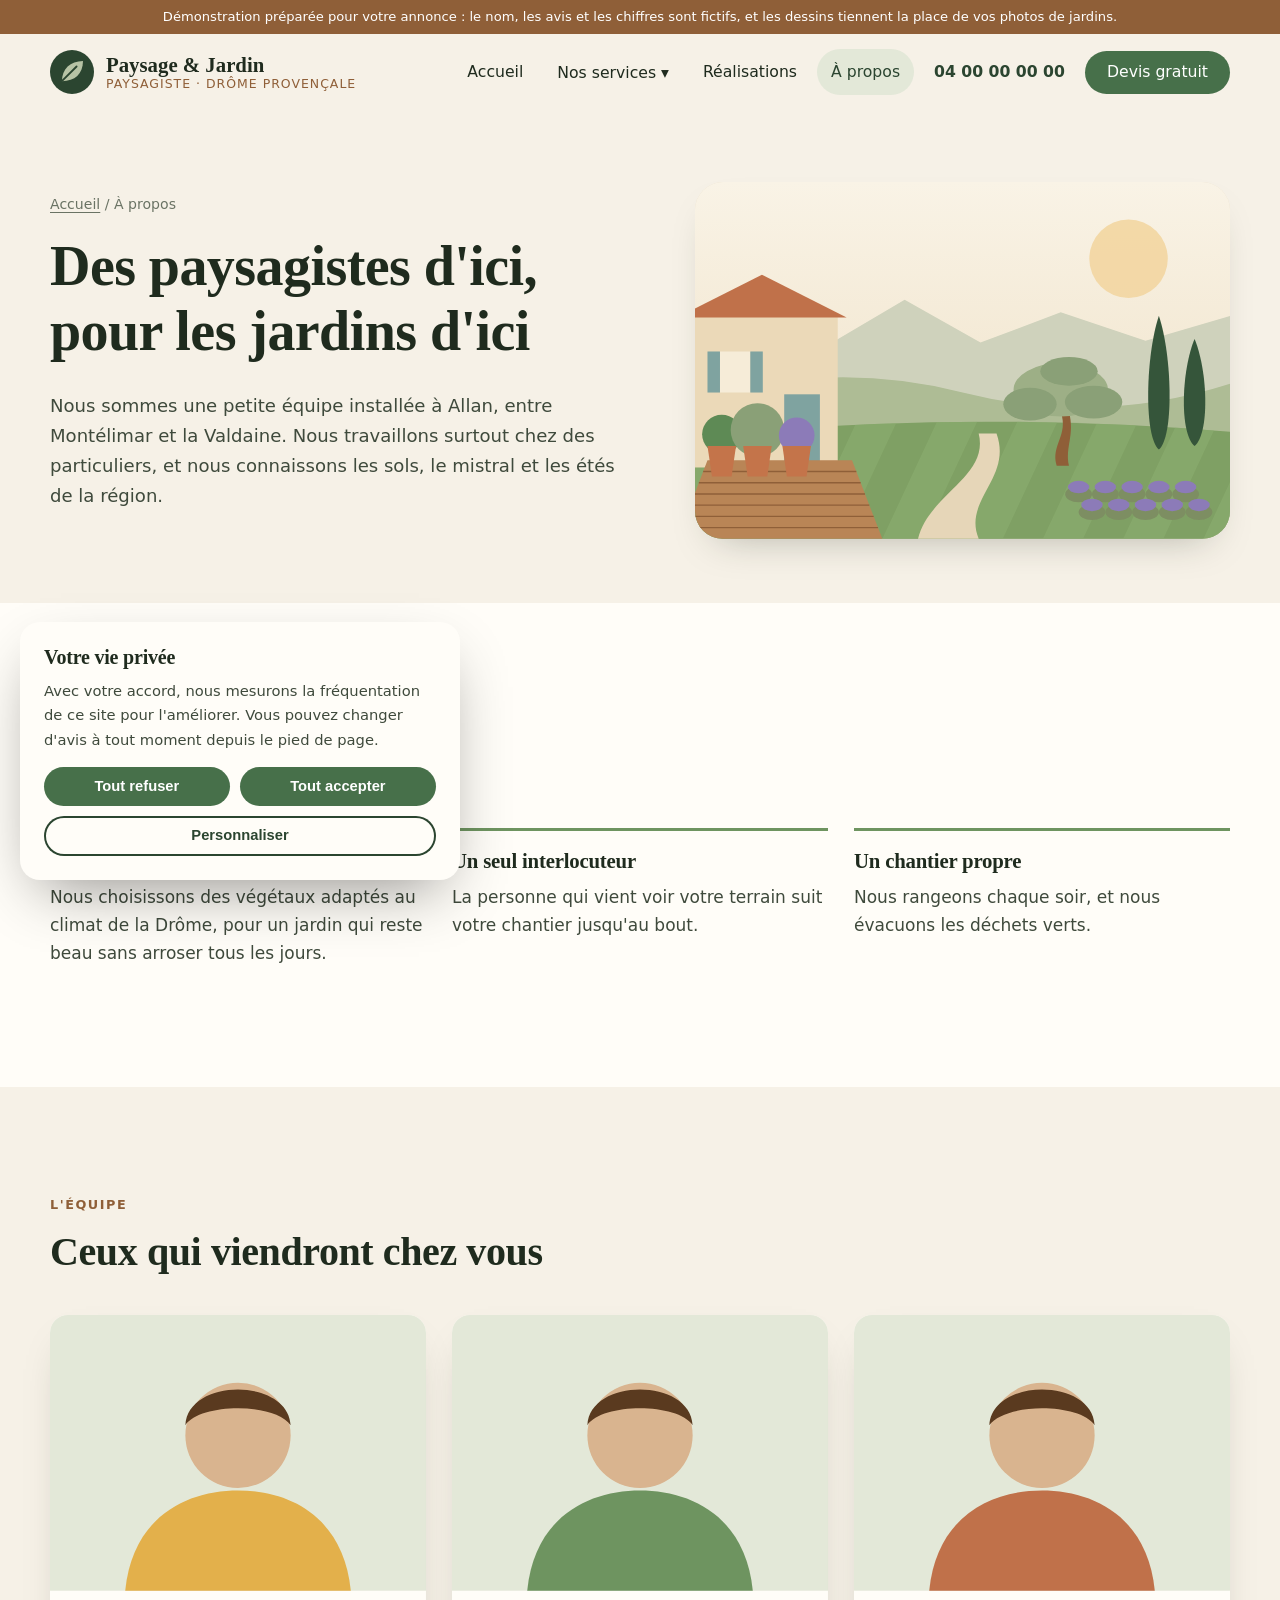
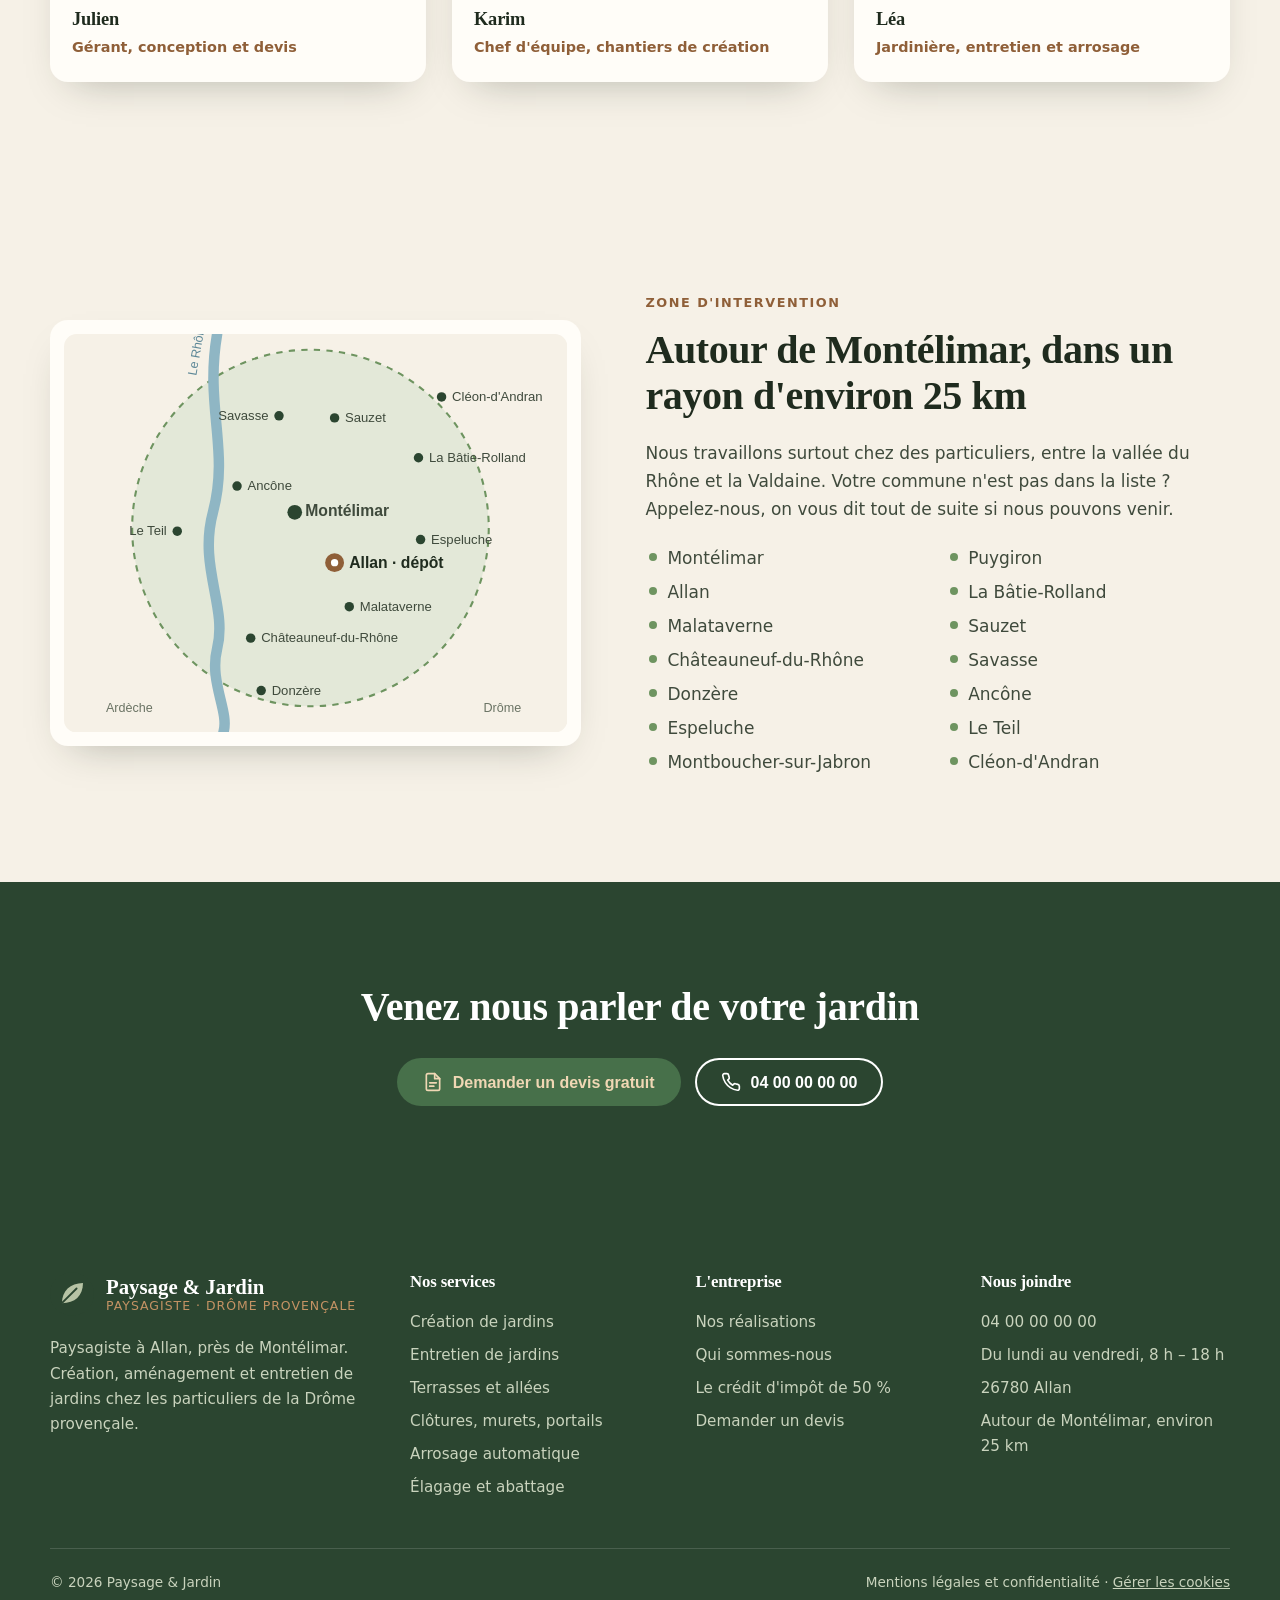
==== a-propos.html @ 2002f16b "Démonstration : site de paysagiste (pages statiques, contenus fictifs)" ====
<!doctype html>
<html lang="fr">
<head>
  <meta charset="utf-8">
  <meta name="viewport" content="width=device-width, initial-scale=1">
  <title>Qui sommes-nous : paysagistes à Allan | Paysage &amp; Jardin</title>
  <meta name="description" content="Une équipe de paysagistes installée à Allan, près de Montélimar, au service des particuliers de la Drôme provençale.">
  <!-- Démonstration : hors des moteurs de recherche. Le vrai site sera indexé. -->
  <meta name="robots" content="noindex, nofollow">
  <meta property="og:type" content="website">
  <meta property="og:locale" content="fr_FR">
  <meta property="og:title" content="Qui sommes-nous : paysagistes à Allan | Paysage &amp; Jardin">
  <meta property="og:description" content="Une équipe de paysagistes installée à Allan, près de Montélimar, au service des particuliers de la Drôme provençale.">
  <meta name="theme-color" content="#2B4530">
  <link rel="icon" href="data:image/svg+xml,%3Csvg%20xmlns%3D%22http%3A%2F%2Fwww.w3.org%2F2000%2Fsvg%22%20viewBox%3D%220%200%2048%2048%22%20aria-hidden%3D%22true%22%3E%3Ccircle%20cx%3D%2224%22%20cy%3D%2224%22%20r%3D%2224%22%20fill%3D%22%232B4530%22%2F%3E%3Cpath%20d%3D%22M13%2034C13%2021%2022%2012%2036%2012c0%2014-9%2022-23%2022z%22%20fill%3D%22%23B7C3A5%22%2F%3E%3Cpath%20d%3D%22M13.5%2033.5%2029%2018%22%20stroke%3D%22%232B4530%22%20stroke-width%3D%222%22%20stroke-linecap%3D%22round%22%2F%3E%3C%2Fsvg%3E">
  <link rel="preload" href="assets/fonts/fraunces.woff2" as="font" type="font/woff2" crossorigin>
  <link rel="stylesheet" href="assets/style.css">
</head>
<body>
  <div class="bandeau-demo">Démonstration préparée pour votre annonce : le nom, les avis et les chiffres sont fictifs, et les dessins tiennent la place de vos photos de jardins.</div>
  <header class="entete">
    <div class="conteneur">
      <a class="marque" href="index.html" aria-label="Paysage &amp; Jardin, accueil"><svg viewBox="0 0 48 48" aria-hidden="true"><circle cx="24" cy="24" r="24" fill="#2B4530"/><path d="M13 34C13 21 22 12 36 12c0 14-9 22-23 22z" fill="#B7C3A5"/><path d="M13.5 33.5 29 18" stroke="#2B4530" stroke-width="2" stroke-linecap="round"/></svg><span class="marque-nom"><strong>Paysage &amp; Jardin</strong><span>Paysagiste · Drôme provençale</span></span></a>
      <button class="bouton-menu" aria-label="Ouvrir le menu" aria-expanded="false" aria-controls="navigation"><span></span><span></span><span></span></button>
      <nav class="nav" id="navigation" aria-label="Navigation principale">
        <ul>
          <li><a href="index.html">Accueil</a></li>
          <li class="sous-menu"><button class="ouvrir-sous-menu" aria-expanded="false">Nos services ▾</button>
            <ul>
              <li><a href="creation-jardin.html">Création et aménagement de jardins</a></li>
              <li><a href="entretien-jardin.html">Entretien d'espaces verts</a></li>
              <li><a href="terrasses-allees.html">Terrasses, allées et dallage</a></li>
              <li><a href="clotures-murets-portails.html">Clôtures, murets et portails</a></li>
              <li><a href="arrosage-automatique.html">Arrosage automatique</a></li>
              <li><a href="elagage-abattage.html">Élagage et abattage</a></li>
            </ul>
          </li>
          <li><a href="realisations.html">Réalisations</a></li>
          <li><a href="a-propos.html" aria-current="page">À propos</a></li>
          <li><a class="tel-entete" href="tel:+33400000000">04 00 00 00 00</a></li>
          <li><a class="bouton" href="contact.html">Devis gratuit</a></li>
        </ul>
      </nav>
    </div>
  </header>
  <main>

    <section class="page-titre">
      <div class="conteneur">
        <div>
          <p class="fil"><a href="index.html">Accueil</a> / À propos</p>
          <h1>Des paysagistes d'ici, pour les jardins d'ici</h1>
          <p class="intro">Nous sommes une petite équipe installée à Allan, entre Montélimar et la Valdaine. Nous travaillons surtout chez des particuliers, et nous connaissons les sols, le mistral et les étés de la région.</p>
        </div>
        <div class="illustration"><svg viewBox="0 0 600 400" role="img" aria-label="Jardin provençal : olivier, cyprès, lavandes et terrasse en bois" preserveAspectRatio="xMidYMid slice">
  <defs><linearGradient id="ciel50" x1="0" y1="0" x2="0" y2="1"><stop offset="0" stop-color="#F9F3E6"/><stop offset="1" stop-color="#EEDFC3"/></linearGradient>
  <clipPath id="sol50"><path d="M0 285 Q300 255 600 280 V400 H0Z"/></clipPath></defs>
  <rect width="600" height="400" fill="url(#ciel50)"/><circle cx="486" cy="86" r="44" fill="#F3D59E" opacity=".85"/>
  <path d="M0 205 L70 168 L140 188 L235 132 L320 180 L410 146 L505 178 L600 150 V400 H0Z" fill="#CFD2BC"/>
  <path d="M0 245 Q150 198 300 236 T600 226 V400 H0Z" fill="#AEBC95"/>
  <path d="M0 285 Q300 255 600 280 V400 H0Z" fill="#7FA064"/><g clip-path="url(#sol50)" fill="#8DB072" opacity=".55"><path d="M-60 400 L10 250 L55 250 L-15 400Z"/><path d="M30 400 L100 250 L145 250 L75 400Z"/><path d="M120 400 L190 250 L235 250 L165 400Z"/><path d="M210 400 L280 250 L325 250 L255 400Z"/><path d="M300 400 L370 250 L415 250 L345 400Z"/><path d="M390 400 L460 250 L505 250 L435 400Z"/><path d="M480 400 L550 250 L595 250 L525 400Z"/><path d="M570 400 L640 250 L685 250 L615 400Z"/></g><rect x="-10" y="150" width="170" height="170" fill="#EBD9B8"/><path d="M-20 152 L75 104 L170 152Z" fill="#C0714A"/><rect x="28" y="190" width="34" height="46" fill="#F6ECD8"/><rect x="14" y="190" width="14" height="46" fill="#7FA3A0"/><rect x="62" y="190" width="14" height="46" fill="#7FA3A0"/><rect x="100" y="238" width="40" height="82" fill="#7FA3A0"/><path d="M520 150 C535 195 537 286 520 300 C503 286 505 195 520 150Z" fill="#35553A"/><path d="M560 176 C575 212 577 282 560 296 C543 282 545 212 560 176Z" fill="#35553A"/><path d="M250 400 C262 350 330 330 318 282 L338 282 C356 332 300 356 318 400Z" fill="#E6D6B8"/><path d="M405.4 318 C398.5 295 419.2 283.5 410 258.2 L419.2 258.2 C426.1 283.5 414.6 297.3 419.2 318Z" fill="#8F5F38"/><ellipse cx="410" cy="232.9" rx="52.9" ry="29.9" fill="#9DAF86"/><ellipse cx="375.5" cy="249" rx="29.9" ry="18.4" fill="#8AA077"/><ellipse cx="446.8" cy="246.7" rx="32.199999999999996" ry="18.4" fill="#8AA077"/><ellipse cx="419.2" cy="212.2" rx="32.199999999999996" ry="16.099999999999998" fill="#8AA077"/><path d="M-20 400 L210 400 L176 312 L14 312Z" fill="#B98556"/><path d="M9.142857142857146 324.57142857142856 L180.85714285714286 324.57142857142856" stroke="#8F5F38" stroke-width="1.5"/><path d="M4.285714285714285 337.14285714285717 L185.71428571428572 337.14285714285717" stroke="#8F5F38" stroke-width="1.5"/><path d="M-0.571428571428573 349.7142857142857 L190.57142857142858 349.7142857142857" stroke="#8F5F38" stroke-width="1.5"/><path d="M-5.428571428571427 362.2857142857143 L195.42857142857142 362.2857142857143" stroke="#8F5F38" stroke-width="1.5"/><path d="M-10.285714285714286 374.8571428571429 L200.28571428571428 374.8571428571429" stroke="#8F5F38" stroke-width="1.5"/><path d="M-15.142857142857142 387.42857142857144 L205.14285714285714 387.42857142857144" stroke="#8F5F38" stroke-width="1.5"/><circle cx="30" cy="282.8" r="22" fill="#5E8A55"/><path d="M14 296 L46 296 L41 330 L19 330Z" fill="#C4744A"/><circle cx="70" cy="278" r="30" fill="#8AA077"/><path d="M54 296 L86 296 L81 330 L59 330Z" fill="#C4744A"/><circle cx="114" cy="284" r="20" fill="#8C7BB8"/><path d="M98 296 L130 296 L125 330 L103 330Z" fill="#C4744A"/><ellipse cx="430" cy="350" rx="15" ry="9" fill="#7D8E62"/><ellipse cx="430" cy="342" rx="12" ry="7" fill="#8C7BB8"/><ellipse cx="460" cy="350" rx="15" ry="9" fill="#7D8E62"/><ellipse cx="460" cy="342" rx="12" ry="7" fill="#8C7BB8"/><ellipse cx="490" cy="350" rx="15" ry="9" fill="#7D8E62"/><ellipse cx="490" cy="342" rx="12" ry="7" fill="#8C7BB8"/><ellipse cx="520" cy="350" rx="15" ry="9" fill="#7D8E62"/><ellipse cx="520" cy="342" rx="12" ry="7" fill="#8C7BB8"/><ellipse cx="550" cy="350" rx="15" ry="9" fill="#7D8E62"/><ellipse cx="550" cy="342" rx="12" ry="7" fill="#8C7BB8"/><ellipse cx="445" cy="370" rx="15" ry="9" fill="#7D8E62"/><ellipse cx="445" cy="362" rx="12" ry="7" fill="#8C7BB8"/><ellipse cx="475" cy="370" rx="15" ry="9" fill="#7D8E62"/><ellipse cx="475" cy="362" rx="12" ry="7" fill="#8C7BB8"/><ellipse cx="505" cy="370" rx="15" ry="9" fill="#7D8E62"/><ellipse cx="505" cy="362" rx="12" ry="7" fill="#8C7BB8"/><ellipse cx="535" cy="370" rx="15" ry="9" fill="#7D8E62"/><ellipse cx="535" cy="362" rx="12" ry="7" fill="#8C7BB8"/><ellipse cx="565" cy="370" rx="15" ry="9" fill="#7D8E62"/><ellipse cx="565" cy="362" rx="12" ry="7" fill="#8C7BB8"/></svg></div>
      </div>
    </section>
    <section class="fond-blanc">
      <div class="conteneur">
        <span class="surtitre">Ce qui compte pour nous</span>
        <h2>Notre façon de travailler</h2>
        <div class="valeurs">
          <div><h3>Des plantes qui tiennent l'été</h3><p>Nous choisissons des végétaux adaptés au climat de la Drôme, pour un jardin qui reste beau sans arroser tous les jours.</p></div>
          <div><h3>Un seul interlocuteur</h3><p>La personne qui vient voir votre terrain suit votre chantier jusqu'au bout.</p></div>
          <div><h3>Un chantier propre</h3><p>Nous rangeons chaque soir, et nous évacuons les déchets verts.</p></div>
        </div>
      </div>
    </section>
    <section>
      <div class="conteneur">
        <span class="surtitre">L'équipe</span>
        <h2>Ceux qui viendront chez vous</h2>
        <div class="equipe">
          <div class="membre"><svg viewBox="0 0 300 220" role="img" aria-label="Portrait de Julien, à remplacer par une photo"><rect width="300" height="220" fill="#E3E8D8"/><circle cx="150" cy="96" r="42" fill="#D9B48F"/><path d="M60 220 C66 160 110 140 150 140 C190 140 234 160 240 220Z" fill="#E3B04B"/><path d="M108 88 C110 50 190 50 192 88 C180 70 120 70 108 88Z" fill="#5A3A1F"/></svg><div class="corps"><h3>Julien</h3><span class="role">Gérant, conception et devis</span></div></div>
          <div class="membre"><svg viewBox="0 0 300 220" role="img" aria-label="Portrait de Karim, à remplacer par une photo"><rect width="300" height="220" fill="#E3E8D8"/><circle cx="150" cy="96" r="42" fill="#D9B48F"/><path d="M60 220 C66 160 110 140 150 140 C190 140 234 160 240 220Z" fill="#6E9460"/><path d="M108 88 C110 50 190 50 192 88 C180 70 120 70 108 88Z" fill="#5A3A1F"/></svg><div class="corps"><h3>Karim</h3><span class="role">Chef d'équipe, chantiers de création</span></div></div>
          <div class="membre"><svg viewBox="0 0 300 220" role="img" aria-label="Portrait de Léa, à remplacer par une photo"><rect width="300" height="220" fill="#E3E8D8"/><circle cx="150" cy="96" r="42" fill="#D9B48F"/><path d="M60 220 C66 160 110 140 150 140 C190 140 234 160 240 220Z" fill="#C0714A"/><path d="M108 88 C110 50 190 50 192 88 C180 70 120 70 108 88Z" fill="#5A3A1F"/></svg><div class="corps"><h3>Léa</h3><span class="role">Jardinière, entretien et arrosage</span></div></div>
        </div>
      </div>
    </section>
    
    <section>
      <div class="conteneur bloc-zone">
        <div class="carte-zone"><svg viewBox="80 40 480 380" role="img" aria-label="Carte de notre zone d'intervention autour de Montélimar" font-family="Inter, sans-serif">
    <rect x="80" y="40" width="480" height="380" fill="#F6F1E7" rx="12"/>
    <circle cx="315" cy="225" r="170" fill="#E3E8D8" stroke="#6E9460" stroke-width="2" stroke-dasharray="6 6"/>
    <path d="M226 40 C214 110 238 150 222 210 C208 262 236 300 226 340 C218 372 238 400 232 420" fill="none" stroke="#8FB6C4" stroke-width="10" stroke-linecap="round"/>
    <text x="206" y="80" font-size="12" fill="#5C8797" transform="rotate(-80 206 80)">Le Rhône</text>
    <text x="120" y="400" font-size="12" fill="#6A7364">Ardèche</text><text x="480" y="400" font-size="12" fill="#6A7364">Drôme</text>
    <g><circle cx="300" cy="210" r="7" fill="#2B4530"/><text x="310" y="214" font-size="15" font-weight="700" text-anchor="start" fill="#3F4A3C">Montélimar</text></g><g><circle cx="420" cy="236" r="4.5" fill="#2B4530"/><text x="430" y="240" font-size="12.5"  text-anchor="start" fill="#3F4A3C">Espeluche</text></g><g><circle cx="418" cy="158" r="4.5" fill="#2B4530"/><text x="428" y="162" font-size="12.5"  text-anchor="start" fill="#3F4A3C">La Bâtie-Rolland</text></g><g><circle cx="440" cy="100" r="4.5" fill="#2B4530"/><text x="450" y="104" font-size="12.5"  text-anchor="start" fill="#3F4A3C">Cléon-d'Andran</text></g><g><circle cx="338" cy="120" r="4.5" fill="#2B4530"/><text x="348" y="124" font-size="12.5"  text-anchor="start" fill="#3F4A3C">Sauzet</text></g><g><circle cx="285" cy="118" r="4.5" fill="#2B4530"/><text x="275" y="122" font-size="12.5"  text-anchor="end" fill="#3F4A3C">Savasse</text></g><g><circle cx="245" cy="185" r="4.5" fill="#2B4530"/><text x="255" y="189" font-size="12.5"  text-anchor="start" fill="#3F4A3C">Ancône</text></g><g><circle cx="188" cy="228" r="4.5" fill="#2B4530"/><text x="178" y="232" font-size="12.5"  text-anchor="end" fill="#3F4A3C">Le Teil</text></g><g><circle cx="258" cy="330" r="4.5" fill="#2B4530"/><text x="268" y="334" font-size="12.5"  text-anchor="start" fill="#3F4A3C">Châteauneuf-du-Rhône</text></g><g><circle cx="352" cy="300" r="4.5" fill="#2B4530"/><text x="362" y="304" font-size="12.5"  text-anchor="start" fill="#3F4A3C">Malataverne</text></g><g><circle cx="268" cy="380" r="4.5" fill="#2B4530"/><text x="278" y="384" font-size="12.5"  text-anchor="start" fill="#3F4A3C">Donzère</text></g><g><circle cx="338" cy="258" r="9" fill="#8F5F38"/><circle cx="338" cy="258" r="3.5" fill="#fff"/><text x="352" y="263" font-size="15" font-weight="700" fill="#1F2B1E">Allan · dépôt</text></g>
  </svg></div>
        <div>
          <span class="surtitre">Zone d'intervention</span>
          <h2>Autour de Montélimar, dans un rayon d'environ 25 km</h2>
          <p>Nous travaillons surtout chez des particuliers, entre la vallée du Rhône et la Valdaine. Votre commune n'est pas dans la liste ? Appelez-nous, on vous dit tout de suite si nous pouvons venir.</p>
          <ul class="communes"><li>Montélimar</li><li>Allan</li><li>Malataverne</li><li>Châteauneuf-du-Rhône</li><li>Donzère</li><li>Espeluche</li><li>Montboucher-sur-Jabron</li><li>Puygiron</li><li>La Bâtie-Rolland</li><li>Sauzet</li><li>Savasse</li><li>Ancône</li><li>Le Teil</li><li>Cléon-d'Andran</li></ul>
        </div>
      </div>
    </section>
    <section class="fond-foret appel">
      <div class="conteneur"><h2>Venez nous parler de votre jardin</h2><div class="boutons"><a class="bouton" href="contact.html"><svg viewBox="0 0 24 24" fill="none" stroke="currentColor" stroke-width="2" stroke-linecap="round" stroke-linejoin="round" aria-hidden="true"><path d="M14 2H6a2 2 0 0 0-2 2v16a2 2 0 0 0 2 2h12a2 2 0 0 0 2-2V8z"/><path d="M14 2v6h6M8 13h8M8 17h5"/></svg>Demander un devis gratuit</a><a class="bouton bouton-ligne" href="tel:+33400000000"><svg viewBox="0 0 24 24" fill="none" stroke="currentColor" stroke-width="2" stroke-linecap="round" stroke-linejoin="round" aria-hidden="true"><path d="M22 16.9v3a2 2 0 0 1-2.2 2 19.8 19.8 0 0 1-8.6-3.1 19.5 19.5 0 0 1-6-6A19.8 19.8 0 0 1 2.1 4.2 2 2 0 0 1 4.1 2h3a2 2 0 0 1 2 1.7c.1.9.4 1.8.7 2.7a2 2 0 0 1-.5 2.1L8 9.8a16 16 0 0 0 6 6l1.3-1.3a2 2 0 0 1 2.1-.4c.9.3 1.8.6 2.7.7a2 2 0 0 1 1.7 2z"/></svg>04 00 00 00 00</a></div></div>
    </section>
  </main>
  <footer class="pied">
    <div class="conteneur">
      <div class="grille">
        <div>
          <a class="marque" href="index.html" aria-label="Accueil"><svg viewBox="0 0 48 48" aria-hidden="true"><circle cx="24" cy="24" r="24" fill="#2B4530"/><path d="M13 34C13 21 22 12 36 12c0 14-9 22-23 22z" fill="#B7C3A5"/><path d="M13.5 33.5 29 18" stroke="#2B4530" stroke-width="2" stroke-linecap="round"/></svg><span class="marque-nom"><strong>Paysage &amp; Jardin</strong><span>Paysagiste · Drôme provençale</span></span></a>
          <p style="margin-top:20px;max-width:330px">Paysagiste à Allan, près de Montélimar. Création, aménagement et entretien de jardins chez les particuliers de la Drôme provençale.</p>
        </div>
        <div>
          <h4>Nos services</h4>
          <ul><li><a href="creation-jardin.html">Création de jardins</a></li><li><a href="entretien-jardin.html">Entretien de jardins</a></li><li><a href="terrasses-allees.html">Terrasses et allées</a></li><li><a href="clotures-murets-portails.html">Clôtures, murets, portails</a></li><li><a href="arrosage-automatique.html">Arrosage automatique</a></li><li><a href="elagage-abattage.html">Élagage et abattage</a></li></ul>
        </div>
        <div>
          <h4>L'entreprise</h4>
          <ul><li><a href="realisations.html">Nos réalisations</a></li><li><a href="a-propos.html">Qui sommes-nous</a></li><li><a href="entretien-jardin.html#credit-impot">Le crédit d'impôt de 50 %</a></li><li><a href="contact.html">Demander un devis</a></li></ul>
        </div>
        <div>
          <h4>Nous joindre</h4>
          <ul><li><a href="tel:+33400000000">04 00 00 00 00</a></li><li>Du lundi au vendredi, 8 h – 18 h</li><li>26780 Allan</li><li>Autour de Montélimar, environ 25 km</li></ul>
        </div>
      </div>
      <div class="pied-bas">
        <span>© <span data-annee>2026</span> Paysage &amp; Jardin</span>
        <span><a href="mentions-legales.html">Mentions légales et confidentialité</a> · <button class="lien-bouton" data-gerer-cookies>Gérer les cookies</button></span>
      </div>
    </div>
  </footer>
  <div class="barre-mobile">
    <a class="bouton bouton-ligne" href="tel:+33400000000"><svg viewBox="0 0 24 24" fill="none" stroke="currentColor" stroke-width="2" stroke-linecap="round" stroke-linejoin="round" aria-hidden="true"><path d="M22 16.9v3a2 2 0 0 1-2.2 2 19.8 19.8 0 0 1-8.6-3.1 19.5 19.5 0 0 1-6-6A19.8 19.8 0 0 1 2.1 4.2 2 2 0 0 1 4.1 2h3a2 2 0 0 1 2 1.7c.1.9.4 1.8.7 2.7a2 2 0 0 1-.5 2.1L8 9.8a16 16 0 0 0 6 6l1.3-1.3a2 2 0 0 1 2.1-.4c.9.3 1.8.6 2.7.7a2 2 0 0 1 1.7 2z"/></svg>Appeler</a>
    <a class="bouton" href="contact.html"><svg viewBox="0 0 24 24" fill="none" stroke="currentColor" stroke-width="2" stroke-linecap="round" stroke-linejoin="round" aria-hidden="true"><path d="M14 2H6a2 2 0 0 0-2 2v16a2 2 0 0 0 2 2h12a2 2 0 0 0 2-2V8z"/><path d="M14 2v6h6M8 13h8M8 17h5"/></svg>Demander un devis</a>
  </div>
  <div class="cookies" role="dialog" aria-labelledby="cookies-titre">
    <h2 id="cookies-titre">Votre vie privée</h2>
    <p>Avec votre accord, nous mesurons la fréquentation de ce site pour l'améliorer. Vous pouvez changer d'avis à tout moment depuis le pied de page.</p>
    <div class="cookies-actions">
      <button class="bouton" data-cookies="refuser">Tout refuser</button>
      <button class="bouton" data-cookies="accepter">Tout accepter</button>
      <button class="bouton bouton-ligne" data-cookies="personnaliser">Personnaliser</button>
    </div>
    <div class="cookies-detail">
      <div class="categorie"><div><strong>Nécessaires</strong><span>Mémorisent votre choix pendant six mois. Toujours actifs.</span></div><input type="checkbox" class="interrupteur" checked disabled aria-label="Cookies nécessaires, toujours actifs"></div>
      <div class="categorie"><div><strong>Mesure d'audience</strong><span>Statistiques de fréquentation, sans publicité ni revente.</span></div><input type="checkbox" class="interrupteur" id="mesure-audience" aria-label="Mesure d'audience"></div>
      <div class="cookies-actions"><button class="bouton" data-cookies="enregistrer">Enregistrer mes choix</button></div>
    </div>
  </div>
  <script src="assets/site.js" defer></script>
</body>
</html>
---- assets/style.css ----
/* Démo paysagiste : tons naturels (vert, beige, bois), photos mises en avant, appel et devis à portée de pouce */
@font-face { font-family: "Fraunces"; src: url("fonts/fraunces.woff2") format("woff2"); font-weight: 400 700; font-display: swap; }
@font-face { font-family: "Inter"; src: url("fonts/inter.woff2") format("woff2"); font-weight: 100 900; font-display: swap; }

:root {
  --foret: #2B4530;
  --vert: #47704A;
  --feuille: #6E9460;
  --sauge: #B7C3A5;
  --sauge-pale: #E3E8D8;
  --beige: #F6F1E7;
  --sable: #EADFCB;
  --bois: #8F5F38;
  --bois-clair: #C49364;
  --encre: #1F2B1E;
  --texte: #3F4A3C;
  --discret: #6A7364;
  --blanc: #FFFDF8;
  --rayon: 18px;
  --ombre: 0 18px 40px -22px rgba(31, 43, 30, .35);
}

*, *::before, *::after { box-sizing: border-box; }
html { scroll-behavior: smooth; -webkit-text-size-adjust: 100%; }
body { margin: 0; font-family: "Inter", system-ui, sans-serif; font-size: 17px; line-height: 1.65; color: var(--texte); background: var(--beige); }
img, svg { display: block; max-width: 100%; }
a { color: var(--vert); text-underline-offset: 3px; }
a:hover { color: var(--foret); }
h1, h2, h3, h4 { font-family: "Fraunces", Georgia, serif; color: var(--encre); line-height: 1.15; margin: 0 0 .5em; font-weight: 600; letter-spacing: -.01em; }
h1 { font-size: clamp(2.1rem, 5vw, 3.5rem); }
h2 { font-size: clamp(1.7rem, 3.4vw, 2.5rem); }
h3 { font-size: 1.3rem; }
p { margin: 0 0 1em; }
:focus-visible { outline: 3px solid var(--bois-clair); outline-offset: 3px; }
.conteneur { width: min(1180px, 100% - 40px); margin-inline: auto; }
section { padding: clamp(56px, 8vw, 104px) 0; }
.surtitre { display: inline-block; font-size: .8rem; font-weight: 600; letter-spacing: .12em; text-transform: uppercase; color: var(--bois); margin-bottom: 14px; }
.intro { font-size: 1.13rem; max-width: 640px; }
.centre { text-align: center; }
.centre .intro { margin-inline: auto; }
.fond-sable { background: var(--sable); }
.fond-foret { background: var(--foret); color: #E8EDDF; }
.fond-foret h2, .fond-foret h3 { color: #fff; }
.fond-foret a { color: #F0D7B4; }
.fond-blanc { background: var(--blanc); }

/* Bandeau de démonstration */
.bandeau-demo { background: var(--bois); color: #fff; font-size: .82rem; text-align: center; padding: 8px 16px; line-height: 1.4; }

/* Boutons */
.bouton { display: inline-flex; align-items: center; gap: 10px; background: var(--vert); color: #fff; border: 0; border-radius: 999px; padding: 14px 26px; font: 600 1rem/1.2 "Inter", sans-serif; text-decoration: none; cursor: pointer; transition: background .2s, transform .2s; }
.bouton:hover { background: var(--foret); color: #fff; transform: translateY(-1px); }
.bouton svg { width: 20px; height: 20px; flex: none; }
.bouton-bois { background: var(--bois); }
.bouton-bois:hover { background: #6F4726; }
.bouton-ligne { background: transparent; color: var(--foret); box-shadow: inset 0 0 0 2px var(--foret); }
.bouton-ligne:hover { background: var(--foret); color: #fff; }
.fond-foret .bouton-ligne { color: #fff; box-shadow: inset 0 0 0 2px #fff; }
.boutons { display: flex; flex-wrap: wrap; gap: 14px; margin-top: 28px; }
.lien-bouton { background: none; border: 0; padding: 0; font: inherit; color: inherit; text-decoration: underline; cursor: pointer; }

/* En-tête */
.entete { position: sticky; top: 0; z-index: 50; background: rgba(246, 241, 231, .94); backdrop-filter: blur(8px); transition: box-shadow .2s; }
.entete.defile { box-shadow: 0 6px 24px -14px rgba(31, 43, 30, .4); }
.entete .conteneur { display: flex; align-items: center; justify-content: space-between; gap: 20px; min-height: 76px; }
.marque { display: flex; align-items: center; gap: 12px; text-decoration: none; color: var(--encre); }
.marque svg { width: 44px; height: 44px; }
.marque-nom { display: flex; flex-direction: column; line-height: 1.1; }
.marque-nom strong { font-family: "Fraunces", serif; font-size: 1.3rem; font-weight: 600; }
.marque-nom span { font-size: .78rem; letter-spacing: .08em; text-transform: uppercase; color: var(--bois); }
.nav ul { list-style: none; margin: 0; padding: 0; display: flex; align-items: center; gap: 6px; }
.nav a, .nav .ouvrir-sous-menu { display: block; padding: 10px 14px; border-radius: 999px; color: var(--encre); text-decoration: none; font-weight: 500; font-size: .98rem; background: none; border: 0; font-family: inherit; cursor: pointer; }
.nav a:hover, .nav .ouvrir-sous-menu:hover, .nav a[aria-current="page"] { background: var(--sauge-pale); color: var(--foret); }
.nav .tel-entete { font-weight: 600; color: var(--foret); }
.nav .bouton { color: #fff; background: var(--vert); padding: 12px 22px; }
.nav .bouton:hover { background: var(--foret); color: #fff; }
.sous-menu { position: relative; }
.sous-menu ul { display: none; position: absolute; top: calc(100% + 6px); left: 0; min-width: 270px; background: var(--blanc); border-radius: 16px; box-shadow: var(--ombre); padding: 10px; flex-direction: column; align-items: stretch; gap: 2px; }
.sous-menu:hover ul, .sous-menu:focus-within ul, .sous-menu.ouvert ul { display: flex; }
.sous-menu ul a { border-radius: 10px; }
.bouton-menu { display: none; width: 48px; height: 48px; border: 0; background: var(--sauge-pale); border-radius: 12px; cursor: pointer; flex-direction: column; justify-content: center; align-items: center; gap: 5px; }
.bouton-menu span { width: 22px; height: 2px; background: var(--foret); border-radius: 2px; }

/* Héros */
.heros { padding: clamp(36px, 6vw, 72px) 0 clamp(56px, 7vw, 96px); }
.heros .conteneur { display: grid; grid-template-columns: 1.05fr 1fr; gap: clamp(28px, 5vw, 64px); align-items: center; }
.heros .intro { font-size: 1.2rem; }
.note-google { display: inline-flex; align-items: center; gap: 10px; margin-top: 26px; background: var(--blanc); border-radius: 999px; padding: 8px 18px 8px 10px; box-shadow: var(--ombre); font-size: .92rem; color: var(--encre); text-decoration: none; }
.note-google .etoiles { color: #D9A33B; letter-spacing: 2px; }
.illustration { border-radius: 28px; overflow: hidden; box-shadow: var(--ombre); background: var(--sable); position: relative; }
.illustration svg { width: 100%; height: auto; }
.illustration .legende-photo { position: absolute; left: 14px; bottom: 14px; background: rgba(255, 253, 248, .9); color: var(--discret); font-size: .75rem; padding: 4px 10px; border-radius: 999px; }
.heros .illustration { border-radius: 200px 28px 28px 28px; }

/* Services */
.grille-services { display: grid; grid-template-columns: repeat(3, 1fr); gap: 26px; margin-top: 44px; }
.carte-service { background: var(--blanc); border-radius: var(--rayon); overflow: hidden; box-shadow: var(--ombre); text-decoration: none; color: var(--texte); display: flex; flex-direction: column; transition: transform .25s; }
.carte-service:hover { transform: translateY(-4px); color: var(--texte); }
.carte-service .corps { padding: 22px 24px 26px; display: flex; flex-direction: column; flex: 1; }
.carte-service p { font-size: .96rem; flex: 1; }
.carte-service .suite { font-weight: 600; color: var(--vert); }

/* Entretien à l'année */
.bloc-entretien { display: grid; grid-template-columns: 1.1fr 1fr; gap: clamp(28px, 5vw, 64px); align-items: center; }
.calendrier { display: grid; grid-template-columns: repeat(12, 1fr); gap: 4px; margin: 24px 0 8px; }
.calendrier span { text-align: center; font-size: .72rem; padding: 10px 0 8px; border-radius: 8px; background: rgba(255, 255, 255, .08); }
.calendrier span.actif { background: var(--feuille); color: #fff; font-weight: 600; }
.credit-impot { background: var(--blanc); color: var(--texte); border-radius: var(--rayon); padding: 30px; box-shadow: var(--ombre); }
.credit-impot .gros { font-family: "Fraunces", serif; font-size: 4rem; line-height: 1; color: var(--vert); font-weight: 600; }
.credit-impot h3 { margin-top: 10px; }
.petit { font-size: .82rem; color: var(--discret); }
.fond-foret .petit { color: #BFCAB2; }
.fond-foret .credit-impot .petit { color: var(--discret); }

/* Étapes */
.etapes { display: grid; grid-template-columns: repeat(4, 1fr); gap: 22px; margin-top: 40px; counter-reset: etape; list-style: none; padding: 0; }
.etapes li { background: var(--blanc); border-radius: var(--rayon); padding: 26px 22px; position: relative; box-shadow: var(--ombre); }
.etapes li::before { counter-increment: etape; content: counter(etape); display: grid; place-items: center; width: 42px; height: 42px; border-radius: 50%; background: var(--sauge-pale); color: var(--foret); font: 600 1.2rem "Fraunces", serif; margin-bottom: 14px; }
.etapes h3 { font-size: 1.12rem; }
.etapes p { font-size: .95rem; margin: 0; }

/* Réalisations */
.grille-realisations { display: grid; grid-template-columns: repeat(3, 1fr); gap: 26px; margin-top: 40px; }
.realisation { background: var(--blanc); border-radius: var(--rayon); overflow: hidden; box-shadow: var(--ombre); }
.realisation[hidden] { display: none; }
.realisation .corps { padding: 20px 22px 24px; }
.realisation .lieu { font-size: .85rem; color: var(--bois); font-weight: 600; letter-spacing: .04em; text-transform: uppercase; }
.realisation h3 { margin: 6px 0 8px; font-size: 1.2rem; }
.realisation p { font-size: .95rem; margin: 0; }
.avant-apres { position: relative; aspect-ratio: 3 / 2; overflow: hidden; background: var(--sable); --pos: 50%; }
.avant-apres .avant, .avant-apres .apres { position: absolute; inset: 0; }
.avant-apres svg { position: absolute; inset: 0; width: 100%; height: 100%; }
.avant-apres .apres { clip-path: inset(0 0 0 var(--pos)); }
.avant-apres .poignee { position: absolute; top: 0; bottom: 0; left: var(--pos); width: 3px; background: #fff; transform: translateX(-50%); pointer-events: none; }
.avant-apres .poignee::after { content: "⇆"; position: absolute; top: 50%; left: 50%; transform: translate(-50%, -50%); width: 40px; height: 40px; border-radius: 50%; background: #fff; color: var(--foret); display: grid; place-items: center; font-size: 1.1rem; box-shadow: 0 4px 14px rgba(0, 0, 0, .25); }
.avant-apres input[type=range] { position: absolute; inset: 0; width: 100%; height: 100%; opacity: 0; cursor: ew-resize; margin: 0; }
.avant-apres .etiquette { position: absolute; top: 12px; background: rgba(31, 43, 30, .75); color: #fff; font-size: .72rem; font-weight: 600; letter-spacing: .08em; text-transform: uppercase; padding: 4px 10px; border-radius: 999px; pointer-events: none; }
.avant-apres .etiquette.g { left: 12px; }
.avant-apres .etiquette.d { right: 12px; }
.filtres { display: flex; flex-wrap: wrap; gap: 10px; margin-top: 30px; }
.filtre { border: 0; background: var(--blanc); color: var(--foret); border-radius: 999px; padding: 10px 18px; font: 500 .95rem "Inter", sans-serif; cursor: pointer; box-shadow: inset 0 0 0 1.5px var(--sauge); }
.filtre[aria-pressed="true"] { background: var(--foret); color: #fff; box-shadow: none; }
.encart { background: var(--sauge-pale); border-radius: var(--rayon); padding: 22px 26px; margin-top: 36px; display: flex; gap: 18px; align-items: flex-start; }
.encart svg { width: 34px; height: 34px; flex: none; color: var(--vert); }
.encart p { margin: 0; }

/* Avis */
.grille-avis { display: grid; grid-template-columns: repeat(3, 1fr); gap: 24px; margin-top: 40px; }
.avis { background: var(--blanc); border-radius: var(--rayon); padding: 26px; box-shadow: var(--ombre); display: flex; flex-direction: column; }
.avis .etoiles { color: #D9A33B; letter-spacing: 3px; font-size: 1.05rem; }
.avis blockquote { margin: 12px 0 18px; font-size: 1rem; flex: 1; }
.avis .auteur { display: flex; align-items: center; gap: 12px; font-size: .9rem; }
.avis .initiale { width: 40px; height: 40px; border-radius: 50%; display: grid; place-items: center; background: var(--sauge-pale); color: var(--foret); font-weight: 600; }
.avis .auteur span { color: var(--discret); display: block; font-size: .82rem; }

/* Zone d'intervention */
.bloc-zone { display: grid; grid-template-columns: 1fr 1.1fr; gap: clamp(28px, 5vw, 64px); align-items: center; }
.carte-zone { background: var(--blanc); border-radius: var(--rayon); box-shadow: var(--ombre); padding: 14px; }
.communes { columns: 2; padding: 0; list-style: none; margin: 18px 0 0; }
.communes li { padding: 3px 0 3px 22px; position: relative; break-inside: avoid; }
.communes li::before { content: ""; position: absolute; left: 4px; top: 12px; width: 8px; height: 8px; border-radius: 50%; background: var(--feuille); }

/* Appel à l'action */
.appel { text-align: center; }
.appel .boutons { justify-content: center; }

/* Pages intérieures */
.page-titre { padding: clamp(40px, 6vw, 72px) 0 clamp(40px, 6vw, 64px); }
.page-titre .conteneur { display: grid; grid-template-columns: 1.1fr 1fr; gap: clamp(28px, 5vw, 56px); align-items: center; }
.page-titre.simple .conteneur { grid-template-columns: 1fr; }
.fil { font-size: .88rem; color: var(--discret); margin-bottom: 18px; }
.fil a { color: var(--discret); }
.deux-colonnes { display: grid; grid-template-columns: 1fr 1fr; gap: clamp(28px, 5vw, 64px); align-items: start; }
.liste-coches { list-style: none; padding: 0; margin: 0; }
.liste-coches li { padding: 10px 0 10px 36px; position: relative; border-bottom: 1px solid var(--sable); }
.liste-coches li::before { content: ""; position: absolute; left: 0; top: 14px; width: 22px; height: 22px; border-radius: 50%; background: var(--sauge-pale) url("data:image/svg+xml,%3Csvg xmlns='http://www.w3.org/2000/svg' viewBox='0 0 24 24' fill='none' stroke='%2347704A' stroke-width='3' stroke-linecap='round' stroke-linejoin='round'%3E%3Cpath d='M6 12.5l4 4 8-9'/%3E%3C/svg%3E") center / 14px no-repeat; }
.galerie { display: grid; grid-template-columns: 2fr 1fr 1fr; gap: 18px; margin-top: 36px; }
.galerie .illustration { border-radius: var(--rayon); }
.galerie .illustration:first-child { grid-row: span 2; }
.galerie .illustration:first-child svg { height: 100%; object-fit: cover; }
.formules { display: grid; grid-template-columns: 1fr 1fr; gap: 24px; margin-top: 30px; }
.formule { background: var(--blanc); border-radius: var(--rayon); padding: 28px; box-shadow: var(--ombre); }
.formule.mise-en-avant { box-shadow: inset 0 0 0 2px var(--vert), var(--ombre); }
.formule .pastille { display: inline-block; background: var(--vert); color: #fff; font-size: .75rem; font-weight: 600; border-radius: 999px; padding: 3px 12px; margin-bottom: 10px; }
.autres-services { display: flex; flex-wrap: wrap; gap: 10px; margin-top: 18px; }
.autres-services a { background: var(--blanc); border-radius: 999px; padding: 9px 16px; text-decoration: none; font-weight: 500; box-shadow: inset 0 0 0 1.5px var(--sauge); }

/* Équipe */
.equipe { display: grid; grid-template-columns: repeat(3, 1fr); gap: 26px; margin-top: 40px; }
.membre { background: var(--blanc); border-radius: var(--rayon); overflow: hidden; box-shadow: var(--ombre); }
.membre .corps { padding: 18px 22px 22px; }
.membre h3 { margin: 0 0 2px; font-size: 1.15rem; }
.membre .role { color: var(--bois); font-size: .9rem; font-weight: 600; }
.valeurs { display: grid; grid-template-columns: repeat(3, 1fr); gap: 26px; margin-top: 36px; }
.valeurs div { border-top: 3px solid var(--feuille); padding-top: 18px; }

/* Formulaire */
.bloc-contact { display: grid; grid-template-columns: .8fr 1.2fr; gap: clamp(28px, 5vw, 56px); align-items: start; }
.coordonnees { list-style: none; padding: 0; margin: 0 0 24px; }
.coordonnees li { padding: 14px 0; border-bottom: 1px solid var(--sable); }
.coordonnees strong { display: block; font-size: .78rem; letter-spacing: .1em; text-transform: uppercase; color: var(--bois); }
.coordonnees .tel-gros { font: 600 1.6rem "Fraunces", serif; color: var(--foret); text-decoration: none; }
form { background: var(--blanc); border-radius: 24px; padding: clamp(22px, 4vw, 40px); box-shadow: var(--ombre); }
fieldset { border: 0; padding: 0; margin: 0 0 26px; }
legend { font: 600 1.25rem "Fraunces", serif; color: var(--encre); margin-bottom: 14px; padding: 0; }
.champs { display: grid; grid-template-columns: 1fr 1fr; gap: 16px 18px; }
.champ { display: flex; flex-direction: column; gap: 6px; }
.champ.plein { grid-column: 1 / -1; }
label { font-weight: 500; font-size: .95rem; color: var(--encre); }
.obligatoire { color: var(--bois); }
input[type=text], input[type=email], input[type=tel], select, textarea { font: inherit; font-size: 1rem; padding: 13px 14px; border: 1.5px solid #D5CCBA; border-radius: 12px; background: #fff; color: var(--encre); width: 100%; }
input:focus, select:focus, textarea:focus { border-color: var(--vert); outline: none; box-shadow: 0 0 0 3px rgba(71, 112, 74, .18); }
textarea { min-height: 130px; resize: vertical; }
.champ.invalide input, .champ.invalide select, .champ.invalide textarea { border-color: #B4442F; }
.erreur { color: #B4442F; font-size: .85rem; min-height: 1em; }
.puces { display: flex; flex-wrap: wrap; gap: 10px; }
.puces label { position: relative; }
.puces input { position: absolute; opacity: 0; }
.puces span { display: inline-block; padding: 10px 16px; border-radius: 999px; background: var(--beige); box-shadow: inset 0 0 0 1.5px #D5CCBA; cursor: pointer; font-weight: 500; font-size: .93rem; }
.puces input:checked + span { background: var(--vert); color: #fff; box-shadow: none; }
.puces input:focus-visible + span { outline: 3px solid var(--bois-clair); outline-offset: 2px; }
.depot { border: 2px dashed var(--sauge); border-radius: 16px; padding: 22px; text-align: center; background: var(--beige); cursor: pointer; display: block; }
.depot svg { width: 36px; height: 36px; margin: 0 auto 8px; color: var(--vert); }
.depot input { position: absolute; width: 1px; height: 1px; opacity: 0; }
.apercus { display: flex; flex-wrap: wrap; gap: 10px; margin-top: 12px; }
.apercus img { width: 84px; height: 84px; object-fit: cover; border-radius: 10px; }
.accord { display: flex; gap: 12px; align-items: flex-start; font-size: .9rem; font-weight: 400; }
.accord input { width: 20px; height: 20px; margin-top: 3px; accent-color: var(--vert); flex: none; }
.pot-de-miel { position: absolute; left: -9999px; }
.succes { display: none; background: var(--blanc); border-radius: 24px; padding: 40px; box-shadow: var(--ombre); }
.mention-form { font-size: .85rem; color: var(--discret); margin-top: 14px; }

/* Pied de page */
.pied { background: var(--foret); color: #C9D3BD; padding: 64px 0 110px; font-size: .95rem; }
.pied .marque { color: #fff; }
.pied .marque-nom span { color: var(--bois-clair); }
.pied .grille { display: grid; grid-template-columns: 1.3fr 1fr 1fr 1fr; gap: 36px; }
.pied h4 { color: #fff; font-size: 1.05rem; margin-bottom: 14px; }
.pied ul { list-style: none; margin: 0; padding: 0; }
.pied li { padding: 4px 0; }
.pied a { color: #C9D3BD; text-decoration: none; }
.pied a:hover { color: #fff; }
.pied-bas { display: flex; flex-wrap: wrap; justify-content: space-between; gap: 12px; border-top: 1px solid rgba(255, 255, 255, .14); margin-top: 44px; padding-top: 22px; font-size: .85rem; }

/* Barre d'appel sur téléphone */
.barre-mobile { display: none; }

/* Bannière cookies */
.cookies { position: fixed; left: 20px; bottom: 20px; z-index: 100; width: min(440px, calc(100% - 40px)); background: var(--blanc); border-radius: 20px; padding: 24px; box-shadow: 0 24px 60px -20px rgba(0, 0, 0, .45); display: none; }
.cookies.visible { display: block; }
.cookies h2 { font-size: 1.25rem; }
.cookies p { font-size: .92rem; }
.cookies-actions { display: flex; flex-wrap: wrap; gap: 10px; }
.cookies-actions .bouton { padding: 11px 16px; font-size: .92rem; flex: 1 1 auto; justify-content: center; white-space: nowrap; }
.cookies-detail { display: none; margin-top: 18px; border-top: 1px solid var(--sable); padding-top: 14px; }
.cookies-detail.ouvert { display: block; }
.categorie { display: flex; justify-content: space-between; gap: 16px; align-items: center; padding: 10px 0; font-size: .9rem; }
.categorie span { display: block; color: var(--discret); font-size: .83rem; }
.interrupteur { width: 22px; height: 22px; accent-color: var(--vert); }

/* Textes légaux */
.texte-legal { max-width: 780px; }
.texte-legal h2 { font-size: 1.4rem; margin-top: 1.6em; }

@media (max-width: 1000px) {
  .grille-services, .grille-realisations, .grille-avis, .equipe { grid-template-columns: 1fr 1fr; }
  .etapes { grid-template-columns: 1fr 1fr; }
  .pied .grille { grid-template-columns: 1fr 1fr; }
}
@media (max-width: 900px) {
  .bouton-menu { display: flex; }
  .nav { display: none; position: absolute; top: 100%; left: 0; right: 0; background: var(--beige); padding: 12px 20px 24px; box-shadow: 0 16px 30px -18px rgba(0, 0, 0, .35); max-height: calc(100vh - 110px); overflow-y: auto; }
  .nav.ouvert { display: block; }
  .nav ul { flex-direction: column; align-items: stretch; }
  .sous-menu ul { display: flex; position: static; box-shadow: none; background: transparent; padding: 0 0 0 14px; min-width: 0; }
  .sous-menu .ouvrir-sous-menu { display: none; }
  .nav .bouton { justify-content: center; margin-top: 8px; }
  .heros .conteneur, .page-titre .conteneur, .bloc-entretien, .bloc-zone, .deux-colonnes, .bloc-contact { grid-template-columns: 1fr; }
  .heros .illustration { border-radius: 120px 24px 24px 24px; }
  .barre-mobile { display: grid; grid-template-columns: 1fr 1.3fr; gap: 10px; position: fixed; left: 0; right: 0; bottom: 0; z-index: 60; padding: 10px 14px calc(10px + env(safe-area-inset-bottom)); background: rgba(246, 241, 231, .97); box-shadow: 0 -8px 24px -12px rgba(0, 0, 0, .3); }
  .barre-mobile .bouton { justify-content: center; padding: 14px 10px; }
  .cookies { bottom: 84px; left: 12px; width: calc(100% - 24px); }
}
@media (max-width: 640px) {
  body { font-size: 16px; }
  .grille-services, .grille-realisations, .grille-avis, .equipe, .valeurs, .formules, .etapes, .champs { grid-template-columns: 1fr; }
  .galerie { grid-template-columns: 1fr 1fr; }
  .galerie .illustration:first-child { grid-column: 1 / -1; grid-row: auto; }
  .pied .grille { grid-template-columns: 1fr; }
  .communes { columns: 2; font-size: .92rem; }
  .calendrier span { font-size: .6rem; }
  .boutons .bouton { flex: 1 1 100%; justify-content: center; }
}
@media (prefers-reduced-motion: reduce) { * { transition: none !important; scroll-behavior: auto !important; } }
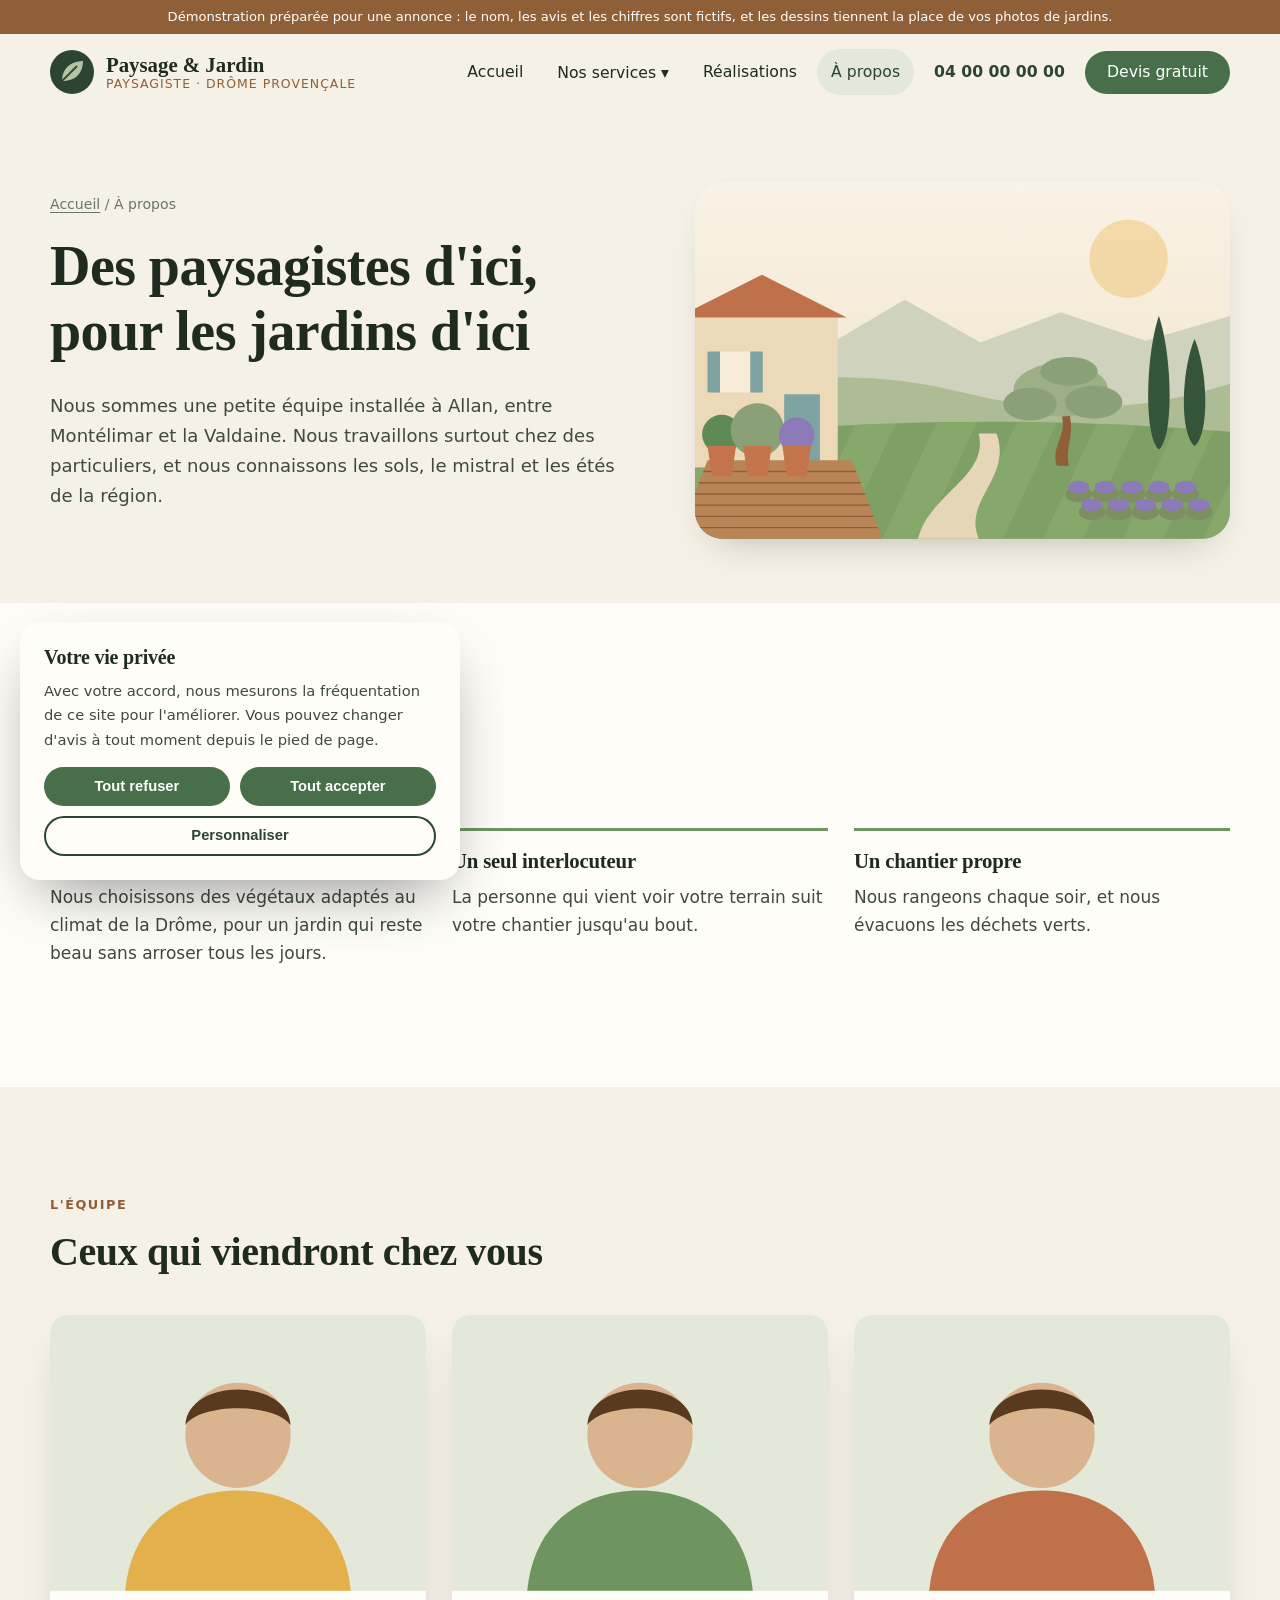
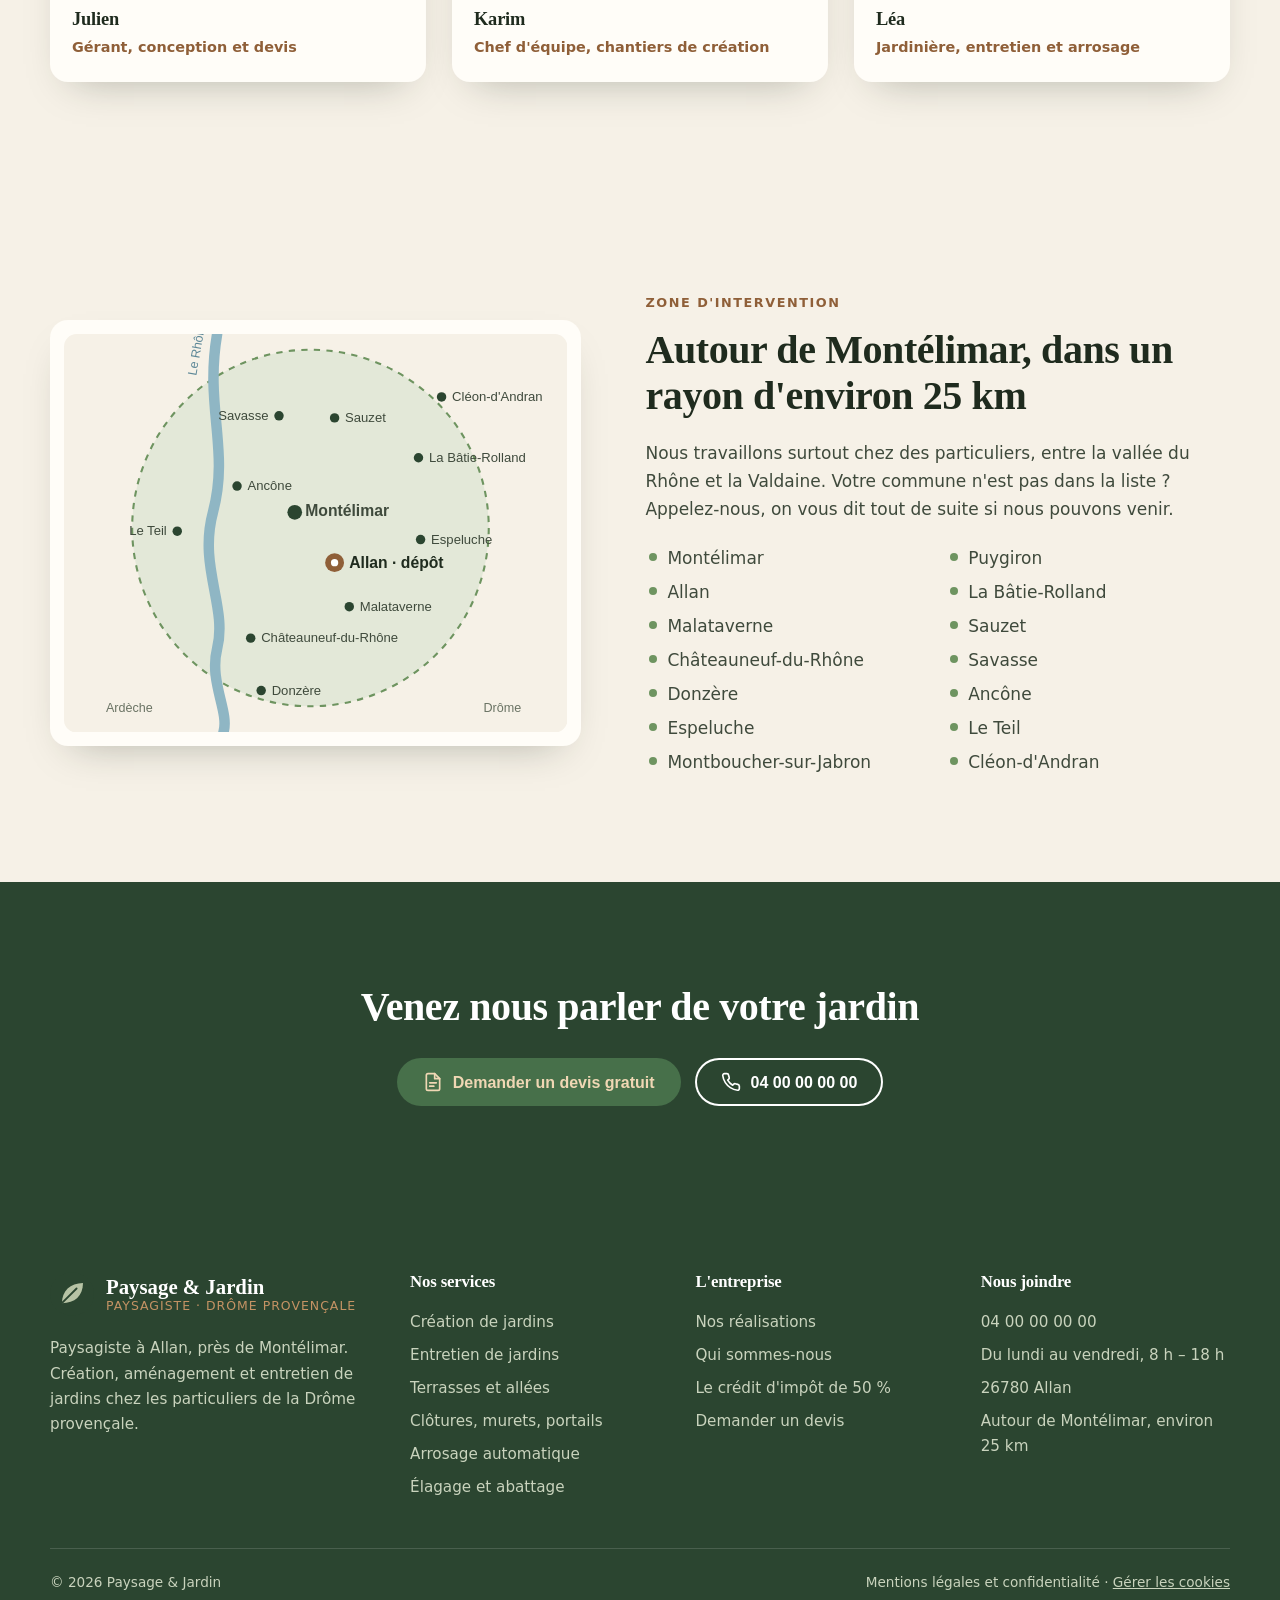
==== commit 68b0af75: "Bandeau neutre et page qui ne saute plus au chargement" ====
--- a/a-propos.html
+++ b/a-propos.html
@@ -17,7 +17,7 @@
   <link rel="stylesheet" href="assets/style.css">
 </head>
 <body>
-  <div class="bandeau-demo">Démonstration préparée pour votre annonce : le nom, les avis et les chiffres sont fictifs, et les dessins tiennent la place de vos photos de jardins.</div>
+  <div class="bandeau-demo">Démonstration préparée pour une annonce : le nom, les avis et les chiffres sont fictifs, et les dessins tiennent la place de vos photos de jardins.</div>
   <header class="entete">
     <div class="conteneur">
       <a class="marque" href="index.html" aria-label="Paysage &amp; Jardin, accueil"><svg viewBox="0 0 48 48" aria-hidden="true"><circle cx="24" cy="24" r="24" fill="#2B4530"/><path d="M13 34C13 21 22 12 36 12c0 14-9 22-23 22z" fill="#B7C3A5"/><path d="M13.5 33.5 29 18" stroke="#2B4530" stroke-width="2" stroke-linecap="round"/></svg><span class="marque-nom"><strong>Paysage &amp; Jardin</strong><span>Paysagiste · Drôme provençale</span></span></a>
--- a/assets/style.css
+++ b/assets/style.css
@@ -1,6 +1,6 @@
 /* Démo paysagiste : tons naturels (vert, beige, bois), photos mises en avant, appel et devis à portée de pouce */
-@font-face { font-family: "Fraunces"; src: url("fonts/fraunces.woff2") format("woff2"); font-weight: 400 700; font-display: swap; }
-@font-face { font-family: "Inter"; src: url("fonts/inter.woff2") format("woff2"); font-weight: 100 900; font-display: swap; }
+@font-face { font-family: "Fraunces"; src: url("fonts/fraunces.woff2") format("woff2"); font-weight: 400 700; font-display: optional; }
+@font-face { font-family: "Inter"; src: url("fonts/inter.woff2") format("woff2"); font-weight: 100 900; font-display: optional; }
 
 :root {
   --foret: #2B4530;
@@ -76,7 +76,10 @@
 .nav .bouton:hover { background: var(--foret); color: #fff; }
 .sous-menu { position: relative; }
 .sous-menu ul { display: none; position: absolute; top: calc(100% + 6px); left: 0; min-width: 270px; background: var(--blanc); border-radius: 16px; box-shadow: var(--ombre); padding: 10px; flex-direction: column; align-items: stretch; gap: 2px; }
-.sous-menu:hover ul, .sous-menu:focus-within ul, .sous-menu.ouvert ul { display: flex; }
+/* Pont invisible sur l'écart entre le bouton et le menu : la souris qui descend ne quitte pas le survol */
+.sous-menu ul::before { content: ""; position: absolute; left: 0; right: 0; top: -12px; height: 12px; }
+/* Ouvert au survol, au clic (classe « ouvert »), ou au clavier ; un clic de souris ne le bloque pas ouvert par le focus */
+.sous-menu:hover ul, .sous-menu:has(:focus-visible) ul, .sous-menu.ouvert ul { display: flex; }
 .sous-menu ul a { border-radius: 10px; }
 .bouton-menu { display: none; width: 48px; height: 48px; border: 0; background: var(--sauge-pale); border-radius: 12px; cursor: pointer; flex-direction: column; justify-content: center; align-items: center; gap: 5px; }
 .bouton-menu span { width: 22px; height: 2px; background: var(--foret); border-radius: 2px; }
@@ -223,7 +226,14 @@
 .depot svg { width: 36px; height: 36px; margin: 0 auto 8px; color: var(--vert); }
 .depot input { position: absolute; width: 1px; height: 1px; opacity: 0; }
 .apercus { display: flex; flex-wrap: wrap; gap: 10px; margin-top: 12px; }
-.apercus img { width: 84px; height: 84px; object-fit: cover; border-radius: 10px; }
+.apercu { position: relative; }
+.apercu img { width: 84px; height: 84px; object-fit: cover; border-radius: 10px; }
+.apercu button { position: absolute; top: -8px; right: -8px; width: 26px; height: 26px; border-radius: 50%; border: 2px solid var(--blanc); background: var(--foret); color: #fff; font-size: 1rem; line-height: 1; cursor: pointer; display: grid; place-items: center; padding: 0; }
+.combo { position: relative; }
+.suggestions { position: absolute; top: calc(100% + 6px); left: 0; right: 0; z-index: 20; list-style: none; margin: 0; padding: 6px; background: var(--blanc); border-radius: 14px; box-shadow: 0 18px 40px -12px rgba(31, 43, 30, .35), inset 0 0 0 1px var(--sable); max-height: 264px; overflow-y: auto; }
+.suggestions li { padding: 10px 14px; border-radius: 10px; cursor: pointer; color: var(--encre); }
+.suggestions li:hover, .suggestions li[aria-selected="true"] { background: var(--sauge-pale); color: var(--foret); }
+select { appearance: none; -webkit-appearance: none; padding-right: 42px; cursor: pointer; background: #fff url("data:image/svg+xml,%3Csvg xmlns='http://www.w3.org/2000/svg' viewBox='0 0 24 24' fill='none' stroke='%2347704A' stroke-width='2.5' stroke-linecap='round' stroke-linejoin='round'%3E%3Cpath d='M6 9l6 6 6-6'/%3E%3C/svg%3E") right 14px center / 18px no-repeat; }
 .accord { display: flex; gap: 12px; align-items: flex-start; font-size: .9rem; font-weight: 400; }
 .accord input { width: 20px; height: 20px; margin-top: 3px; accent-color: var(--vert); flex: none; }
 .pot-de-miel { position: absolute; left: -9999px; }
@@ -292,3 +302,13 @@
   .boutons .bouton { flex: 1 1 100%; justify-content: center; }
 }
 @media (prefers-reduced-motion: reduce) { * { transition: none !important; scroll-behavior: auto !important; } }
+
+/* Menu sur une ligne entre le téléphone et l'ordinateur, plus serré et sans le numéro, repris ailleurs dans la page (06/11) */
+@media (min-width: 901px) and (max-width: 1180px) {
+  .entete:not(.entete-rideau) > .conteneur { gap: 14px; }
+  .entete:not(.entete-rideau) .marque-nom :is(strong, span) { white-space: nowrap; }
+  .entete:not(.entete-rideau) .nav :is(a, .ouvrir-sous-menu) { white-space: nowrap; }
+  .entete:not(.entete-rideau) .nav li > :is(a:not(.bouton), .ouvrir-sous-menu) { padding-inline: 8px; margin-inline: 0; font-size: .93rem; }
+  .entete:not(.entete-rideau) .nav .bouton, .entete:not(.entete-rideau) .nav .bouton:hover { padding: 10px 14px; font-size: .93rem; }
+  .entete:not(.entete-rideau, .entete-deux-etages) .nav a[href^="tel:"]:not(.bouton) { display: none; }
+}
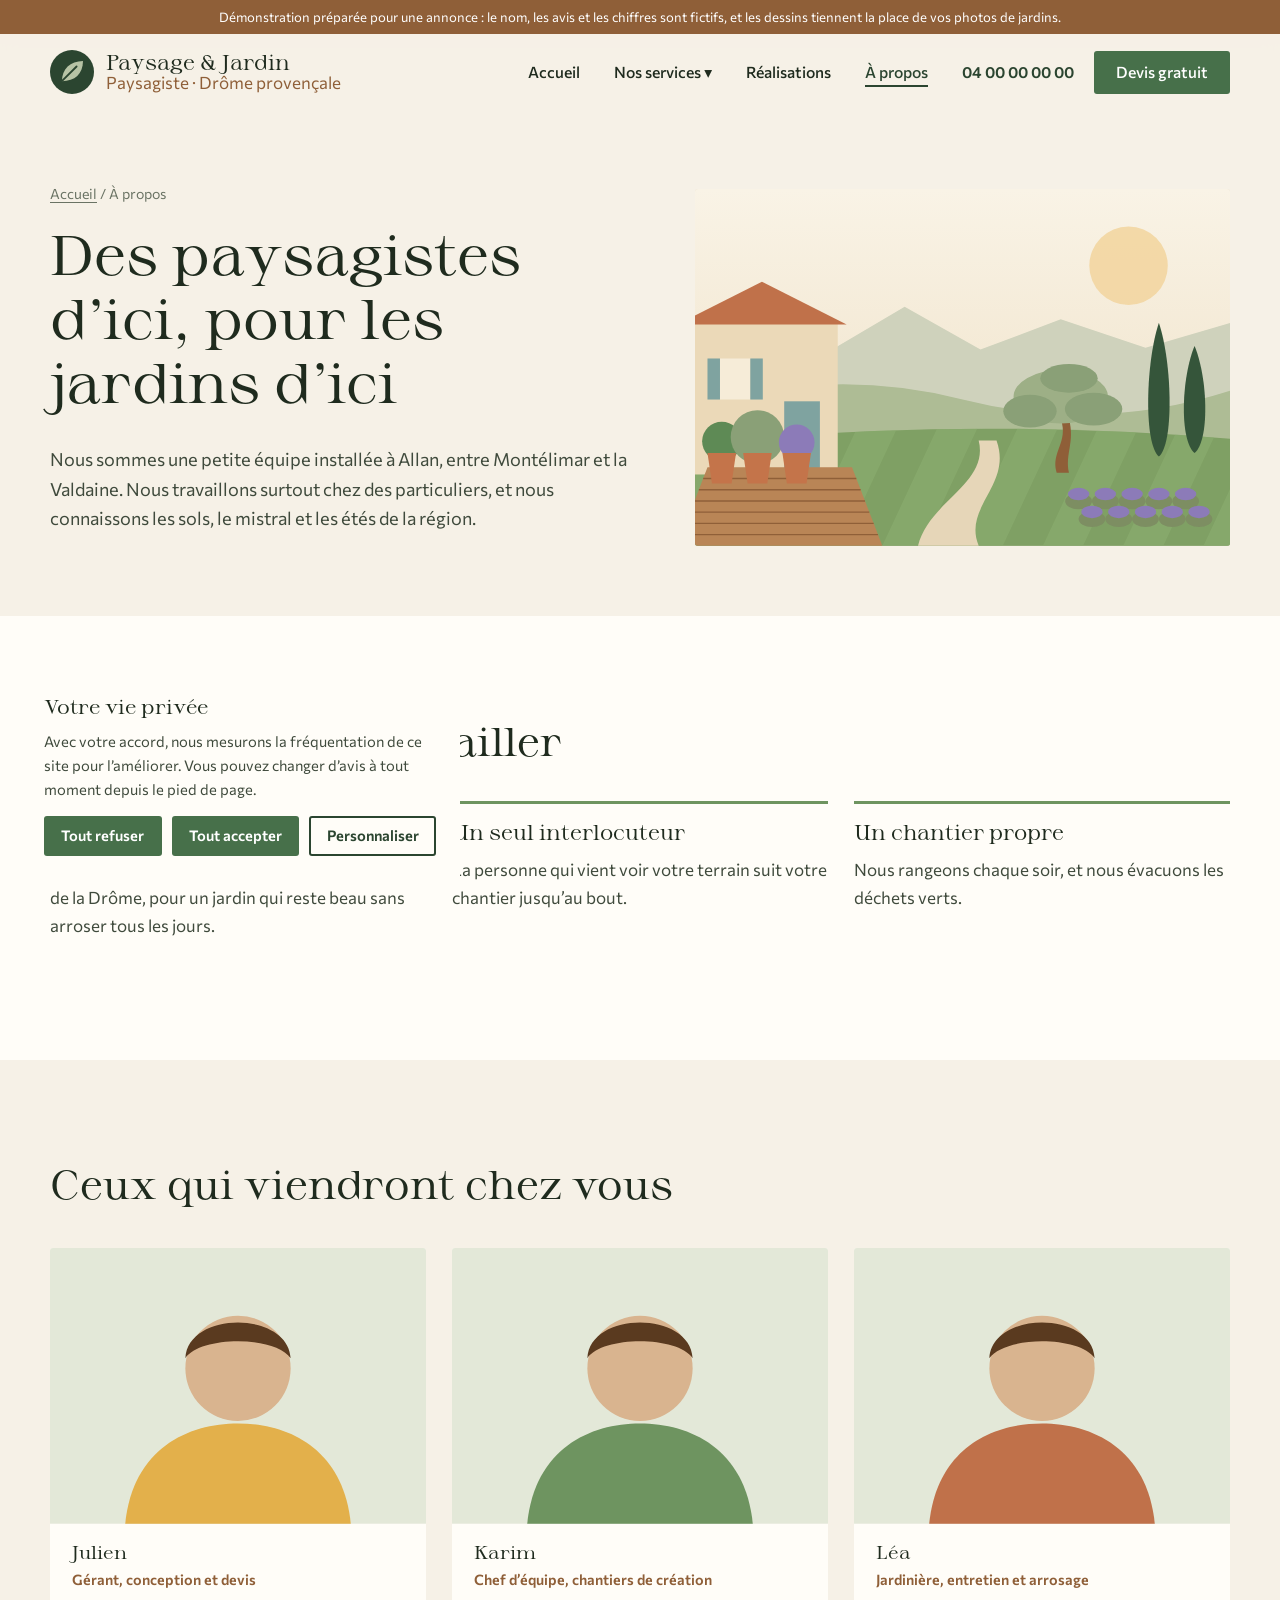
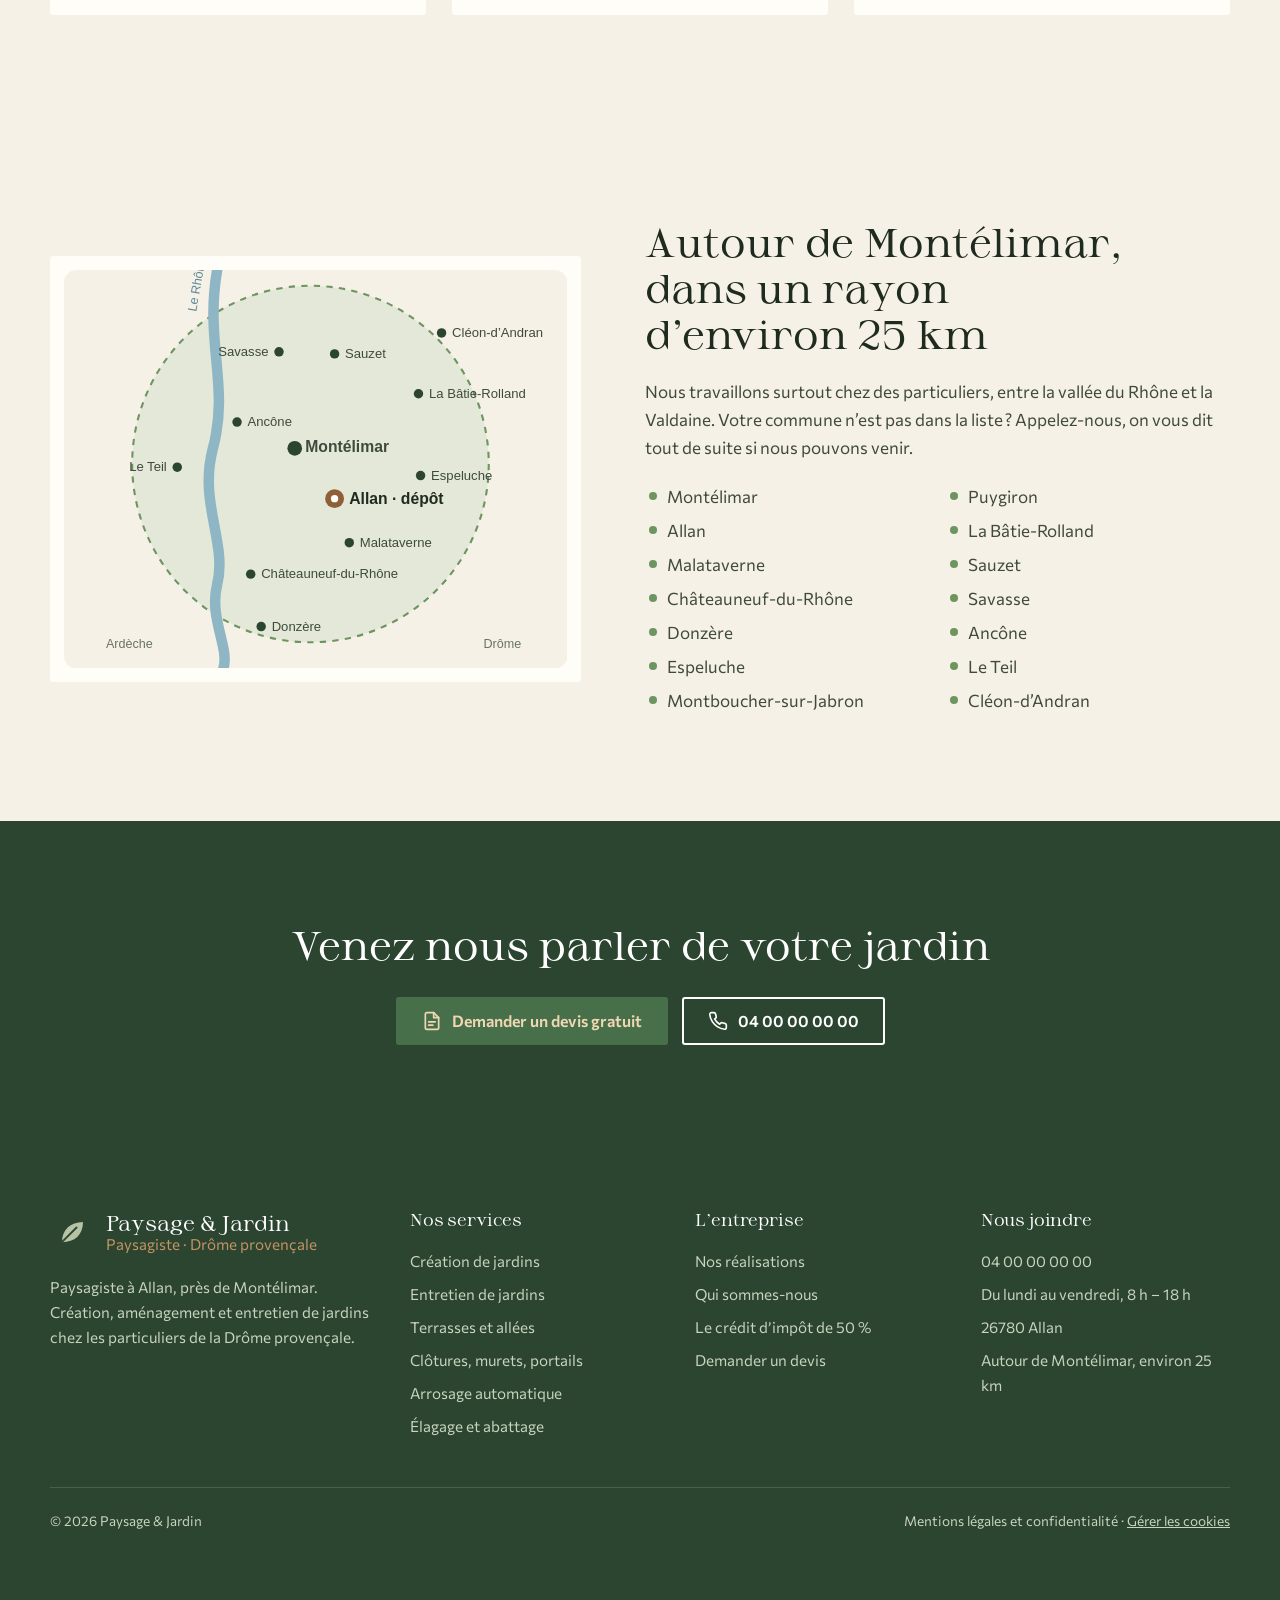
==== commit 6eda65cf: "Reprise : polices, typographie, filets" ====
--- a/a-propos.html
+++ b/a-propos.html
@@ -3,7 +3,7 @@
 <head>
   <meta charset="utf-8">
   <meta name="viewport" content="width=device-width, initial-scale=1">
-  <title>Qui sommes-nous : paysagistes à Allan | Paysage &amp; Jardin</title>
+  <title>Qui sommes-nous : paysagistes à Allan | Paysage &amp; Jardin</title>
   <meta name="description" content="Une équipe de paysagistes installée à Allan, près de Montélimar, au service des particuliers de la Drôme provençale.">
   <!-- Démonstration : hors des moteurs de recherche. Le vrai site sera indexé. -->
   <meta name="robots" content="noindex, nofollow">
@@ -13,11 +13,13 @@
   <meta property="og:description" content="Une équipe de paysagistes installée à Allan, près de Montélimar, au service des particuliers de la Drôme provençale.">
   <meta name="theme-color" content="#2B4530">
   <link rel="icon" href="data:image/svg+xml,%3Csvg%20xmlns%3D%22http%3A%2F%2Fwww.w3.org%2F2000%2Fsvg%22%20viewBox%3D%220%200%2048%2048%22%20aria-hidden%3D%22true%22%3E%3Ccircle%20cx%3D%2224%22%20cy%3D%2224%22%20r%3D%2224%22%20fill%3D%22%232B4530%22%2F%3E%3Cpath%20d%3D%22M13%2034C13%2021%2022%2012%2036%2012c0%2014-9%2022-23%2022z%22%20fill%3D%22%23B7C3A5%22%2F%3E%3Cpath%20d%3D%22M13.5%2033.5%2029%2018%22%20stroke%3D%22%232B4530%22%20stroke-width%3D%222%22%20stroke-linecap%3D%22round%22%2F%3E%3C%2Fsvg%3E">
-  <link rel="preload" href="assets/fonts/fraunces.woff2" as="font" type="font/woff2" crossorigin>
+  <link rel="preload" href="assets/fonts/sprat.woff2" as="font" type="font/woff2" crossorigin>
+  <link rel="preload" href="assets/fonts/commissioner.woff2" as="font" type="font/woff2" crossorigin>
   <link rel="stylesheet" href="assets/style.css">
+  <link rel="stylesheet" href="assets/reprise.css">
 </head>
 <body>
-  <div class="bandeau-demo">Démonstration préparée pour une annonce : le nom, les avis et les chiffres sont fictifs, et les dessins tiennent la place de vos photos de jardins.</div>
+  <div class="bandeau-demo">Démonstration préparée pour une annonce : le nom, les avis et les chiffres sont fictifs, et les dessins tiennent la place de vos photos de jardins.</div>
   <header class="entete">
     <div class="conteneur">
       <a class="marque" href="index.html" aria-label="Paysage &amp; Jardin, accueil"><svg viewBox="0 0 48 48" aria-hidden="true"><circle cx="24" cy="24" r="24" fill="#2B4530"/><path d="M13 34C13 21 22 12 36 12c0 14-9 22-23 22z" fill="#B7C3A5"/><path d="M13.5 33.5 29 18" stroke="#2B4530" stroke-width="2" stroke-linecap="round"/></svg><span class="marque-nom"><strong>Paysage &amp; Jardin</strong><span>Paysagiste · Drôme provençale</span></span></a>
@@ -28,7 +30,7 @@
           <li class="sous-menu"><button class="ouvrir-sous-menu" aria-expanded="false">Nos services ▾</button>
             <ul>
               <li><a href="creation-jardin.html">Création et aménagement de jardins</a></li>
-              <li><a href="entretien-jardin.html">Entretien d'espaces verts</a></li>
+              <li><a href="entretien-jardin.html">Entretien d’espaces verts</a></li>
               <li><a href="terrasses-allees.html">Terrasses, allées et dallage</a></li>
               <li><a href="clotures-murets-portails.html">Clôtures, murets et portails</a></li>
               <li><a href="arrosage-automatique.html">Arrosage automatique</a></li>
@@ -49,7 +51,7 @@
       <div class="conteneur">
         <div>
           <p class="fil"><a href="index.html">Accueil</a> / À propos</p>
-          <h1>Des paysagistes d'ici, pour les jardins d'ici</h1>
+          <h1>Des paysagistes d’ici, pour les jardins d’ici</h1>
           <p class="intro">Nous sommes une petite équipe installée à Allan, entre Montélimar et la Valdaine. Nous travaillons surtout chez des particuliers, et nous connaissons les sols, le mistral et les étés de la région.</p>
         </div>
         <div class="illustration"><svg viewBox="0 0 600 400" role="img" aria-label="Jardin provençal : olivier, cyprès, lavandes et terrasse en bois" preserveAspectRatio="xMidYMid slice">
@@ -66,19 +68,19 @@
         <span class="surtitre">Ce qui compte pour nous</span>
         <h2>Notre façon de travailler</h2>
         <div class="valeurs">
-          <div><h3>Des plantes qui tiennent l'été</h3><p>Nous choisissons des végétaux adaptés au climat de la Drôme, pour un jardin qui reste beau sans arroser tous les jours.</p></div>
-          <div><h3>Un seul interlocuteur</h3><p>La personne qui vient voir votre terrain suit votre chantier jusqu'au bout.</p></div>
+          <div><h3>Des plantes qui tiennent l’été</h3><p>Nous choisissons des végétaux adaptés au climat de la Drôme, pour un jardin qui reste beau sans arroser tous les jours.</p></div>
+          <div><h3>Un seul interlocuteur</h3><p>La personne qui vient voir votre terrain suit votre chantier jusqu’au bout.</p></div>
           <div><h3>Un chantier propre</h3><p>Nous rangeons chaque soir, et nous évacuons les déchets verts.</p></div>
         </div>
       </div>
     </section>
     <section>
       <div class="conteneur">
-        <span class="surtitre">L'équipe</span>
+        <span class="surtitre">L’équipe</span>
         <h2>Ceux qui viendront chez vous</h2>
         <div class="equipe">
           <div class="membre"><svg viewBox="0 0 300 220" role="img" aria-label="Portrait de Julien, à remplacer par une photo"><rect width="300" height="220" fill="#E3E8D8"/><circle cx="150" cy="96" r="42" fill="#D9B48F"/><path d="M60 220 C66 160 110 140 150 140 C190 140 234 160 240 220Z" fill="#E3B04B"/><path d="M108 88 C110 50 190 50 192 88 C180 70 120 70 108 88Z" fill="#5A3A1F"/></svg><div class="corps"><h3>Julien</h3><span class="role">Gérant, conception et devis</span></div></div>
-          <div class="membre"><svg viewBox="0 0 300 220" role="img" aria-label="Portrait de Karim, à remplacer par une photo"><rect width="300" height="220" fill="#E3E8D8"/><circle cx="150" cy="96" r="42" fill="#D9B48F"/><path d="M60 220 C66 160 110 140 150 140 C190 140 234 160 240 220Z" fill="#6E9460"/><path d="M108 88 C110 50 190 50 192 88 C180 70 120 70 108 88Z" fill="#5A3A1F"/></svg><div class="corps"><h3>Karim</h3><span class="role">Chef d'équipe, chantiers de création</span></div></div>
+          <div class="membre"><svg viewBox="0 0 300 220" role="img" aria-label="Portrait de Karim, à remplacer par une photo"><rect width="300" height="220" fill="#E3E8D8"/><circle cx="150" cy="96" r="42" fill="#D9B48F"/><path d="M60 220 C66 160 110 140 150 140 C190 140 234 160 240 220Z" fill="#6E9460"/><path d="M108 88 C110 50 190 50 192 88 C180 70 120 70 108 88Z" fill="#5A3A1F"/></svg><div class="corps"><h3>Karim</h3><span class="role">Chef d’équipe, chantiers de création</span></div></div>
           <div class="membre"><svg viewBox="0 0 300 220" role="img" aria-label="Portrait de Léa, à remplacer par une photo"><rect width="300" height="220" fill="#E3E8D8"/><circle cx="150" cy="96" r="42" fill="#D9B48F"/><path d="M60 220 C66 160 110 140 150 140 C190 140 234 160 240 220Z" fill="#C0714A"/><path d="M108 88 C110 50 190 50 192 88 C180 70 120 70 108 88Z" fill="#5A3A1F"/></svg><div class="corps"><h3>Léa</h3><span class="role">Jardinière, entretien et arrosage</span></div></div>
         </div>
       </div>
@@ -92,13 +94,13 @@
     <path d="M226 40 C214 110 238 150 222 210 C208 262 236 300 226 340 C218 372 238 400 232 420" fill="none" stroke="#8FB6C4" stroke-width="10" stroke-linecap="round"/>
     <text x="206" y="80" font-size="12" fill="#5C8797" transform="rotate(-80 206 80)">Le Rhône</text>
     <text x="120" y="400" font-size="12" fill="#6A7364">Ardèche</text><text x="480" y="400" font-size="12" fill="#6A7364">Drôme</text>
-    <g><circle cx="300" cy="210" r="7" fill="#2B4530"/><text x="310" y="214" font-size="15" font-weight="700" text-anchor="start" fill="#3F4A3C">Montélimar</text></g><g><circle cx="420" cy="236" r="4.5" fill="#2B4530"/><text x="430" y="240" font-size="12.5"  text-anchor="start" fill="#3F4A3C">Espeluche</text></g><g><circle cx="418" cy="158" r="4.5" fill="#2B4530"/><text x="428" y="162" font-size="12.5"  text-anchor="start" fill="#3F4A3C">La Bâtie-Rolland</text></g><g><circle cx="440" cy="100" r="4.5" fill="#2B4530"/><text x="450" y="104" font-size="12.5"  text-anchor="start" fill="#3F4A3C">Cléon-d'Andran</text></g><g><circle cx="338" cy="120" r="4.5" fill="#2B4530"/><text x="348" y="124" font-size="12.5"  text-anchor="start" fill="#3F4A3C">Sauzet</text></g><g><circle cx="285" cy="118" r="4.5" fill="#2B4530"/><text x="275" y="122" font-size="12.5"  text-anchor="end" fill="#3F4A3C">Savasse</text></g><g><circle cx="245" cy="185" r="4.5" fill="#2B4530"/><text x="255" y="189" font-size="12.5"  text-anchor="start" fill="#3F4A3C">Ancône</text></g><g><circle cx="188" cy="228" r="4.5" fill="#2B4530"/><text x="178" y="232" font-size="12.5"  text-anchor="end" fill="#3F4A3C">Le Teil</text></g><g><circle cx="258" cy="330" r="4.5" fill="#2B4530"/><text x="268" y="334" font-size="12.5"  text-anchor="start" fill="#3F4A3C">Châteauneuf-du-Rhône</text></g><g><circle cx="352" cy="300" r="4.5" fill="#2B4530"/><text x="362" y="304" font-size="12.5"  text-anchor="start" fill="#3F4A3C">Malataverne</text></g><g><circle cx="268" cy="380" r="4.5" fill="#2B4530"/><text x="278" y="384" font-size="12.5"  text-anchor="start" fill="#3F4A3C">Donzère</text></g><g><circle cx="338" cy="258" r="9" fill="#8F5F38"/><circle cx="338" cy="258" r="3.5" fill="#fff"/><text x="352" y="263" font-size="15" font-weight="700" fill="#1F2B1E">Allan · dépôt</text></g>
+    <g><circle cx="300" cy="210" r="7" fill="#2B4530"/><text x="310" y="214" font-size="15" font-weight="700" text-anchor="start" fill="#3F4A3C">Montélimar</text></g><g><circle cx="420" cy="236" r="4.5" fill="#2B4530"/><text x="430" y="240" font-size="12.5"  text-anchor="start" fill="#3F4A3C">Espeluche</text></g><g><circle cx="418" cy="158" r="4.5" fill="#2B4530"/><text x="428" y="162" font-size="12.5"  text-anchor="start" fill="#3F4A3C">La Bâtie-Rolland</text></g><g><circle cx="440" cy="100" r="4.5" fill="#2B4530"/><text x="450" y="104" font-size="12.5"  text-anchor="start" fill="#3F4A3C">Cléon-d’Andran</text></g><g><circle cx="338" cy="120" r="4.5" fill="#2B4530"/><text x="348" y="124" font-size="12.5"  text-anchor="start" fill="#3F4A3C">Sauzet</text></g><g><circle cx="285" cy="118" r="4.5" fill="#2B4530"/><text x="275" y="122" font-size="12.5"  text-anchor="end" fill="#3F4A3C">Savasse</text></g><g><circle cx="245" cy="185" r="4.5" fill="#2B4530"/><text x="255" y="189" font-size="12.5"  text-anchor="start" fill="#3F4A3C">Ancône</text></g><g><circle cx="188" cy="228" r="4.5" fill="#2B4530"/><text x="178" y="232" font-size="12.5"  text-anchor="end" fill="#3F4A3C">Le Teil</text></g><g><circle cx="258" cy="330" r="4.5" fill="#2B4530"/><text x="268" y="334" font-size="12.5"  text-anchor="start" fill="#3F4A3C">Châteauneuf-du-Rhône</text></g><g><circle cx="352" cy="300" r="4.5" fill="#2B4530"/><text x="362" y="304" font-size="12.5"  text-anchor="start" fill="#3F4A3C">Malataverne</text></g><g><circle cx="268" cy="380" r="4.5" fill="#2B4530"/><text x="278" y="384" font-size="12.5"  text-anchor="start" fill="#3F4A3C">Donzère</text></g><g><circle cx="338" cy="258" r="9" fill="#8F5F38"/><circle cx="338" cy="258" r="3.5" fill="#fff"/><text x="352" y="263" font-size="15" font-weight="700" fill="#1F2B1E">Allan · dépôt</text></g>
   </svg></div>
         <div>
-          <span class="surtitre">Zone d'intervention</span>
-          <h2>Autour de Montélimar, dans un rayon d'environ 25 km</h2>
-          <p>Nous travaillons surtout chez des particuliers, entre la vallée du Rhône et la Valdaine. Votre commune n'est pas dans la liste ? Appelez-nous, on vous dit tout de suite si nous pouvons venir.</p>
-          <ul class="communes"><li>Montélimar</li><li>Allan</li><li>Malataverne</li><li>Châteauneuf-du-Rhône</li><li>Donzère</li><li>Espeluche</li><li>Montboucher-sur-Jabron</li><li>Puygiron</li><li>La Bâtie-Rolland</li><li>Sauzet</li><li>Savasse</li><li>Ancône</li><li>Le Teil</li><li>Cléon-d'Andran</li></ul>
+          <span class="surtitre">Zone d’intervention</span>
+          <h2>Autour de Montélimar, dans un rayon d’environ 25 km</h2>
+          <p>Nous travaillons surtout chez des particuliers, entre la vallée du Rhône et la Valdaine. Votre commune n’est pas dans la liste ? Appelez-nous, on vous dit tout de suite si nous pouvons venir.</p>
+          <ul class="communes"><li>Montélimar</li><li>Allan</li><li>Malataverne</li><li>Châteauneuf-du-Rhône</li><li>Donzère</li><li>Espeluche</li><li>Montboucher-sur-Jabron</li><li>Puygiron</li><li>La Bâtie-Rolland</li><li>Sauzet</li><li>Savasse</li><li>Ancône</li><li>Le Teil</li><li>Cléon-d’Andran</li></ul>
         </div>
       </div>
     </section>
@@ -118,8 +120,8 @@
           <ul><li><a href="creation-jardin.html">Création de jardins</a></li><li><a href="entretien-jardin.html">Entretien de jardins</a></li><li><a href="terrasses-allees.html">Terrasses et allées</a></li><li><a href="clotures-murets-portails.html">Clôtures, murets, portails</a></li><li><a href="arrosage-automatique.html">Arrosage automatique</a></li><li><a href="elagage-abattage.html">Élagage et abattage</a></li></ul>
         </div>
         <div>
-          <h4>L'entreprise</h4>
-          <ul><li><a href="realisations.html">Nos réalisations</a></li><li><a href="a-propos.html">Qui sommes-nous</a></li><li><a href="entretien-jardin.html#credit-impot">Le crédit d'impôt de 50 %</a></li><li><a href="contact.html">Demander un devis</a></li></ul>
+          <h4>L’entreprise</h4>
+          <ul><li><a href="realisations.html">Nos réalisations</a></li><li><a href="a-propos.html">Qui sommes-nous</a></li><li><a href="entretien-jardin.html#credit-impot">Le crédit d’impôt de 50 %</a></li><li><a href="contact.html">Demander un devis</a></li></ul>
         </div>
         <div>
           <h4>Nous joindre</h4>
@@ -138,7 +140,7 @@
   </div>
   <div class="cookies" role="dialog" aria-labelledby="cookies-titre">
     <h2 id="cookies-titre">Votre vie privée</h2>
-    <p>Avec votre accord, nous mesurons la fréquentation de ce site pour l'améliorer. Vous pouvez changer d'avis à tout moment depuis le pied de page.</p>
+    <p>Avec votre accord, nous mesurons la fréquentation de ce site pour l’améliorer. Vous pouvez changer d’avis à tout moment depuis le pied de page.</p>
     <div class="cookies-actions">
       <button class="bouton" data-cookies="refuser">Tout refuser</button>
       <button class="bouton" data-cookies="accepter">Tout accepter</button>
@@ -146,7 +148,7 @@
     </div>
     <div class="cookies-detail">
       <div class="categorie"><div><strong>Nécessaires</strong><span>Mémorisent votre choix pendant six mois. Toujours actifs.</span></div><input type="checkbox" class="interrupteur" checked disabled aria-label="Cookies nécessaires, toujours actifs"></div>
-      <div class="categorie"><div><strong>Mesure d'audience</strong><span>Statistiques de fréquentation, sans publicité ni revente.</span></div><input type="checkbox" class="interrupteur" id="mesure-audience" aria-label="Mesure d'audience"></div>
+      <div class="categorie"><div><strong>Mesure d’audience</strong><span>Statistiques de fréquentation, sans publicité ni revente.</span></div><input type="checkbox" class="interrupteur" id="mesure-audience" aria-label="Mesure d'audience"></div>
       <div class="cookies-actions"><button class="bouton" data-cookies="enregistrer">Enregistrer mes choix</button></div>
     </div>
   </div>
--- a/assets/style.css
+++ b/assets/style.css
@@ -1,6 +1,4 @@
 /* Démo paysagiste : tons naturels (vert, beige, bois), photos mises en avant, appel et devis à portée de pouce */
-@font-face { font-family: "Fraunces"; src: url("fonts/fraunces.woff2") format("woff2"); font-weight: 400 700; font-display: optional; }
-@font-face { font-family: "Inter"; src: url("fonts/inter.woff2") format("woff2"); font-weight: 100 900; font-display: optional; }
 
 :root {
   --foret: #2B4530;
@@ -22,11 +20,11 @@
 
 *, *::before, *::after { box-sizing: border-box; }
 html { scroll-behavior: smooth; -webkit-text-size-adjust: 100%; }
-body { margin: 0; font-family: "Inter", system-ui, sans-serif; font-size: 17px; line-height: 1.65; color: var(--texte); background: var(--beige); }
+body { margin: 0; font-family: var(--police-texte); font-size: 17px; line-height: 1.65; color: var(--texte); background: var(--beige); }
 img, svg { display: block; max-width: 100%; }
 a { color: var(--vert); text-underline-offset: 3px; }
 a:hover { color: var(--foret); }
-h1, h2, h3, h4 { font-family: "Fraunces", Georgia, serif; color: var(--encre); line-height: 1.15; margin: 0 0 .5em; font-weight: 600; letter-spacing: -.01em; }
+h1, h2, h3, h4 { font-family: var(--police-titre); color: var(--encre); line-height: 1.15; margin: 0 0 .5em; font-weight: 600; letter-spacing: -.01em; }
 h1 { font-size: clamp(2.1rem, 5vw, 3.5rem); }
 h2 { font-size: clamp(1.7rem, 3.4vw, 2.5rem); }
 h3 { font-size: 1.3rem; }
@@ -48,7 +46,7 @@
 .bandeau-demo { background: var(--bois); color: #fff; font-size: .82rem; text-align: center; padding: 8px 16px; line-height: 1.4; }
 
 /* Boutons */
-.bouton { display: inline-flex; align-items: center; gap: 10px; background: var(--vert); color: #fff; border: 0; border-radius: 999px; padding: 14px 26px; font: 600 1rem/1.2 "Inter", sans-serif; text-decoration: none; cursor: pointer; transition: background .2s, transform .2s; }
+.bouton { display: inline-flex; align-items: center; gap: 10px; background: var(--vert); color: #fff; border: 0; border-radius: 999px; padding: 14px 26px; font: 600 1rem/1.2 var(--police-texte); text-decoration: none; cursor: pointer; transition: background .2s, transform .2s; }
 .bouton:hover { background: var(--foret); color: #fff; transform: translateY(-1px); }
 .bouton svg { width: 20px; height: 20px; flex: none; }
 .bouton-bois { background: var(--bois); }
@@ -66,7 +64,7 @@
 .marque { display: flex; align-items: center; gap: 12px; text-decoration: none; color: var(--encre); }
 .marque svg { width: 44px; height: 44px; }
 .marque-nom { display: flex; flex-direction: column; line-height: 1.1; }
-.marque-nom strong { font-family: "Fraunces", serif; font-size: 1.3rem; font-weight: 600; }
+.marque-nom strong { font-family: var(--police-titre); font-size: 1.3rem; font-weight: 600; }
 .marque-nom span { font-size: .78rem; letter-spacing: .08em; text-transform: uppercase; color: var(--bois); }
 .nav ul { list-style: none; margin: 0; padding: 0; display: flex; align-items: center; gap: 6px; }
 .nav a, .nav .ouvrir-sous-menu { display: block; padding: 10px 14px; border-radius: 999px; color: var(--encre); text-decoration: none; font-weight: 500; font-size: .98rem; background: none; border: 0; font-family: inherit; cursor: pointer; }
@@ -109,7 +107,7 @@
 .calendrier span { text-align: center; font-size: .72rem; padding: 10px 0 8px; border-radius: 8px; background: rgba(255, 255, 255, .08); }
 .calendrier span.actif { background: var(--feuille); color: #fff; font-weight: 600; }
 .credit-impot { background: var(--blanc); color: var(--texte); border-radius: var(--rayon); padding: 30px; box-shadow: var(--ombre); }
-.credit-impot .gros { font-family: "Fraunces", serif; font-size: 4rem; line-height: 1; color: var(--vert); font-weight: 600; }
+.credit-impot .gros { font-family: var(--police-titre); font-size: 4rem; line-height: 1; color: var(--vert); font-weight: 600; }
 .credit-impot h3 { margin-top: 10px; }
 .petit { font-size: .82rem; color: var(--discret); }
 .fond-foret .petit { color: #BFCAB2; }
@@ -118,7 +116,7 @@
 /* Étapes */
 .etapes { display: grid; grid-template-columns: repeat(4, 1fr); gap: 22px; margin-top: 40px; counter-reset: etape; list-style: none; padding: 0; }
 .etapes li { background: var(--blanc); border-radius: var(--rayon); padding: 26px 22px; position: relative; box-shadow: var(--ombre); }
-.etapes li::before { counter-increment: etape; content: counter(etape); display: grid; place-items: center; width: 42px; height: 42px; border-radius: 50%; background: var(--sauge-pale); color: var(--foret); font: 600 1.2rem "Fraunces", serif; margin-bottom: 14px; }
+.etapes li::before { counter-increment: etape; content: counter(etape); display: grid; place-items: center; width: 42px; height: 42px; border-radius: 50%; background: var(--sauge-pale); color: var(--foret); font: 600 1.2rem var(--police-titre); margin-bottom: 14px; }
 .etapes h3 { font-size: 1.12rem; }
 .etapes p { font-size: .95rem; margin: 0; }
 
@@ -141,7 +139,7 @@
 .avant-apres .etiquette.g { left: 12px; }
 .avant-apres .etiquette.d { right: 12px; }
 .filtres { display: flex; flex-wrap: wrap; gap: 10px; margin-top: 30px; }
-.filtre { border: 0; background: var(--blanc); color: var(--foret); border-radius: 999px; padding: 10px 18px; font: 500 .95rem "Inter", sans-serif; cursor: pointer; box-shadow: inset 0 0 0 1.5px var(--sauge); }
+.filtre { border: 0; background: var(--blanc); color: var(--foret); border-radius: 999px; padding: 10px 18px; font: 500 .95rem var(--police-texte); cursor: pointer; box-shadow: inset 0 0 0 1.5px var(--sauge); }
 .filtre[aria-pressed="true"] { background: var(--foret); color: #fff; box-shadow: none; }
 .encart { background: var(--sauge-pale); border-radius: var(--rayon); padding: 22px 26px; margin-top: 36px; display: flex; gap: 18px; align-items: flex-start; }
 .encart svg { width: 34px; height: 34px; flex: none; color: var(--vert); }
@@ -202,10 +200,10 @@
 .coordonnees { list-style: none; padding: 0; margin: 0 0 24px; }
 .coordonnees li { padding: 14px 0; border-bottom: 1px solid var(--sable); }
 .coordonnees strong { display: block; font-size: .78rem; letter-spacing: .1em; text-transform: uppercase; color: var(--bois); }
-.coordonnees .tel-gros { font: 600 1.6rem "Fraunces", serif; color: var(--foret); text-decoration: none; }
+.coordonnees .tel-gros { font: 600 1.6rem var(--police-titre); color: var(--foret); text-decoration: none; }
 form { background: var(--blanc); border-radius: 24px; padding: clamp(22px, 4vw, 40px); box-shadow: var(--ombre); }
 fieldset { border: 0; padding: 0; margin: 0 0 26px; }
-legend { font: 600 1.25rem "Fraunces", serif; color: var(--encre); margin-bottom: 14px; padding: 0; }
+legend { font: 600 1.25rem var(--police-titre); color: var(--encre); margin-bottom: 14px; padding: 0; }
 .champs { display: grid; grid-template-columns: 1fr 1fr; gap: 16px 18px; }
 .champ { display: flex; flex-direction: column; gap: 6px; }
 .champ.plein { grid-column: 1 / -1; }
--- a/assets/reprise.css
+++ b/assets/reprise.css
@@ -0,0 +1,79 @@
+/* Reprise du 06/11 (outils/demo/reprendre.mjs) */
+/* Police : Sprat, d'Ethan Nakache (Collletttivo), licence SIL OFL */
+@font-face { font-family: "Sprat"; src: url("fonts/sprat.woff2") format("woff2"); font-weight: 400; font-display: optional; }
+@font-face { font-family: "Commissioner"; src: url("fonts/commissioner.woff2") format("woff2"); font-weight: 100 900; font-display: optional; }
+:root { --police-titre: "Sprat", Georgia, serif; --police-texte: "Commissioner", system-ui, sans-serif; }
+svg text[font-family] { font-family: var(--police-texte); }
+:root { --rayon: 3px; --rayon-bouton: 3px; --ombre: none; }
+body { font-synthesis: none; }
+h1, h2, h3, legend { letter-spacing: 0; text-wrap: balance; }
+h1, h2, h3, legend, .marque-nom strong { font-weight: 400; }
+.credit-polices { font-size: .9rem; color: var(--discret); }
+
+/* La petite ligne au-dessus des titres : gardée dans le premier bloc de la page (elle y dit le métier et le lieu), retirée ailleurs */
+.surtitre { display: none; }
+main > :first-child .surtitre { display: inline-block; font-size: 1rem; font-weight: 500; letter-spacing: 0; text-transform: none; margin-bottom: 6px; }
+.bouton { border-radius: var(--rayon-bouton); }
+
+/* En-tête : lien actif souligné, pas de pastille */
+.nav a, .nav .ouvrir-sous-menu { border-radius: 0; }
+.entete:not(.entete-deux-etages) .nav a:not(.bouton):is(:hover, [aria-current="page"]), .entete:not(.entete-deux-etages) .nav .ouvrir-sous-menu:hover { background: none; text-decoration: underline; text-decoration-thickness: 2px; text-underline-offset: 7px; }
+.nav a.bouton[aria-current="page"], .nav a.bouton[aria-current="page"]:hover { background: var(--accent); color: var(--sur-accent); }
+.bouton-menu { background: none; box-shadow: inset 0 0 0 1px var(--bord); border-radius: var(--rayon-bouton); }
+.sous-menu ul { border: 1px solid var(--bord); border-radius: var(--rayon); box-shadow: none; }
+
+/* Avis et étapes : un filet, le numéro en grand, pas de carte ni de rond */
+.avis { background: none; border-top: 1px solid currentColor; border-radius: 0; box-shadow: none; padding: 16px 0 0; }
+.avis .initiale, .auteur .initiale { display: none; }
+.etapes li { background: none; border-top: 1px solid currentColor; border-radius: 0; box-shadow: none; padding: 14px 0 0; }
+.etapes li::before { display: block; width: auto; height: auto; background: none; border-radius: 0; color: var(--accent); font: 400 2.4rem/1 var(--police-titre); margin-bottom: 14px; }
+
+/* Formulaires et bannière */
+form[data-formulaire], .succes, .cookies { border: 1px solid var(--bord); border-radius: var(--rayon); box-shadow: none; }
+
+/* Relevé dans les feuilles de la démo : coins arrondis */
+.bouton,
+.nav a, .nav .ouvrir-sous-menu,
+.sous-menu ul,
+.sous-menu ul a,
+.bouton-menu,
+.note-google,
+.illustration,
+.illustration .legende-photo,
+.heros .illustration,
+.calendrier span,
+.avant-apres .etiquette,
+.filtre,
+.formule .pastille,
+.autres-services a,
+form,
+input[type=text], input[type=email], input[type=tel], select, textarea,
+.puces span,
+.depot,
+.apercu img,
+.suggestions,
+.suggestions li,
+.succes,
+.cookies { border-radius: var(--rayon); }
+
+/* Relevé : ombres */
+.note-google,
+.illustration,
+.carte-service,
+.credit-impot,
+.etapes li,
+.realisation,
+.avis,
+.carte-zone,
+.formule,
+.membre,
+form,
+input:focus, select:focus, textarea:focus,
+.succes { box-shadow: none; }
+
+/* Relevé : petites capitales espacées */
+.surtitre,
+.marque-nom span,
+.realisation .lieu,
+.avant-apres .etiquette,
+.coordonnees strong { text-transform: none; letter-spacing: 0; font-size: max(.85rem, 1em); }
